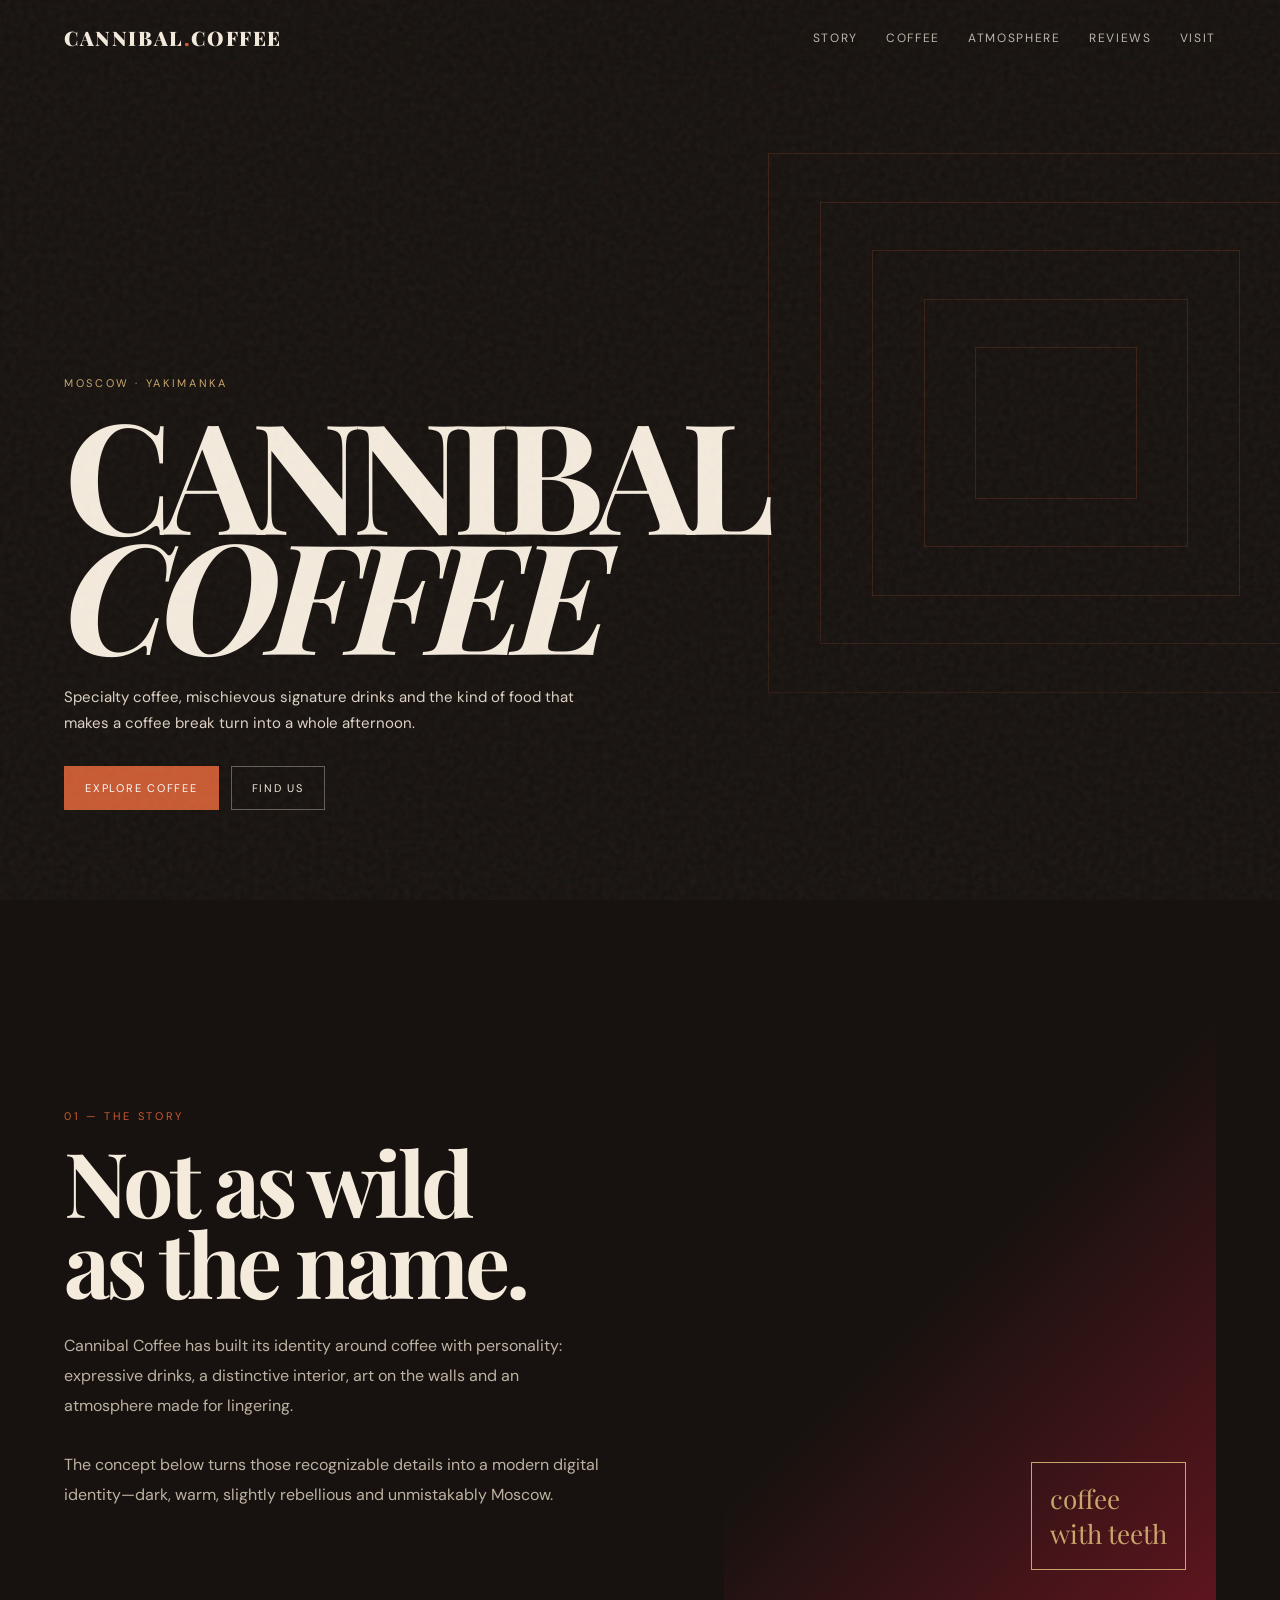
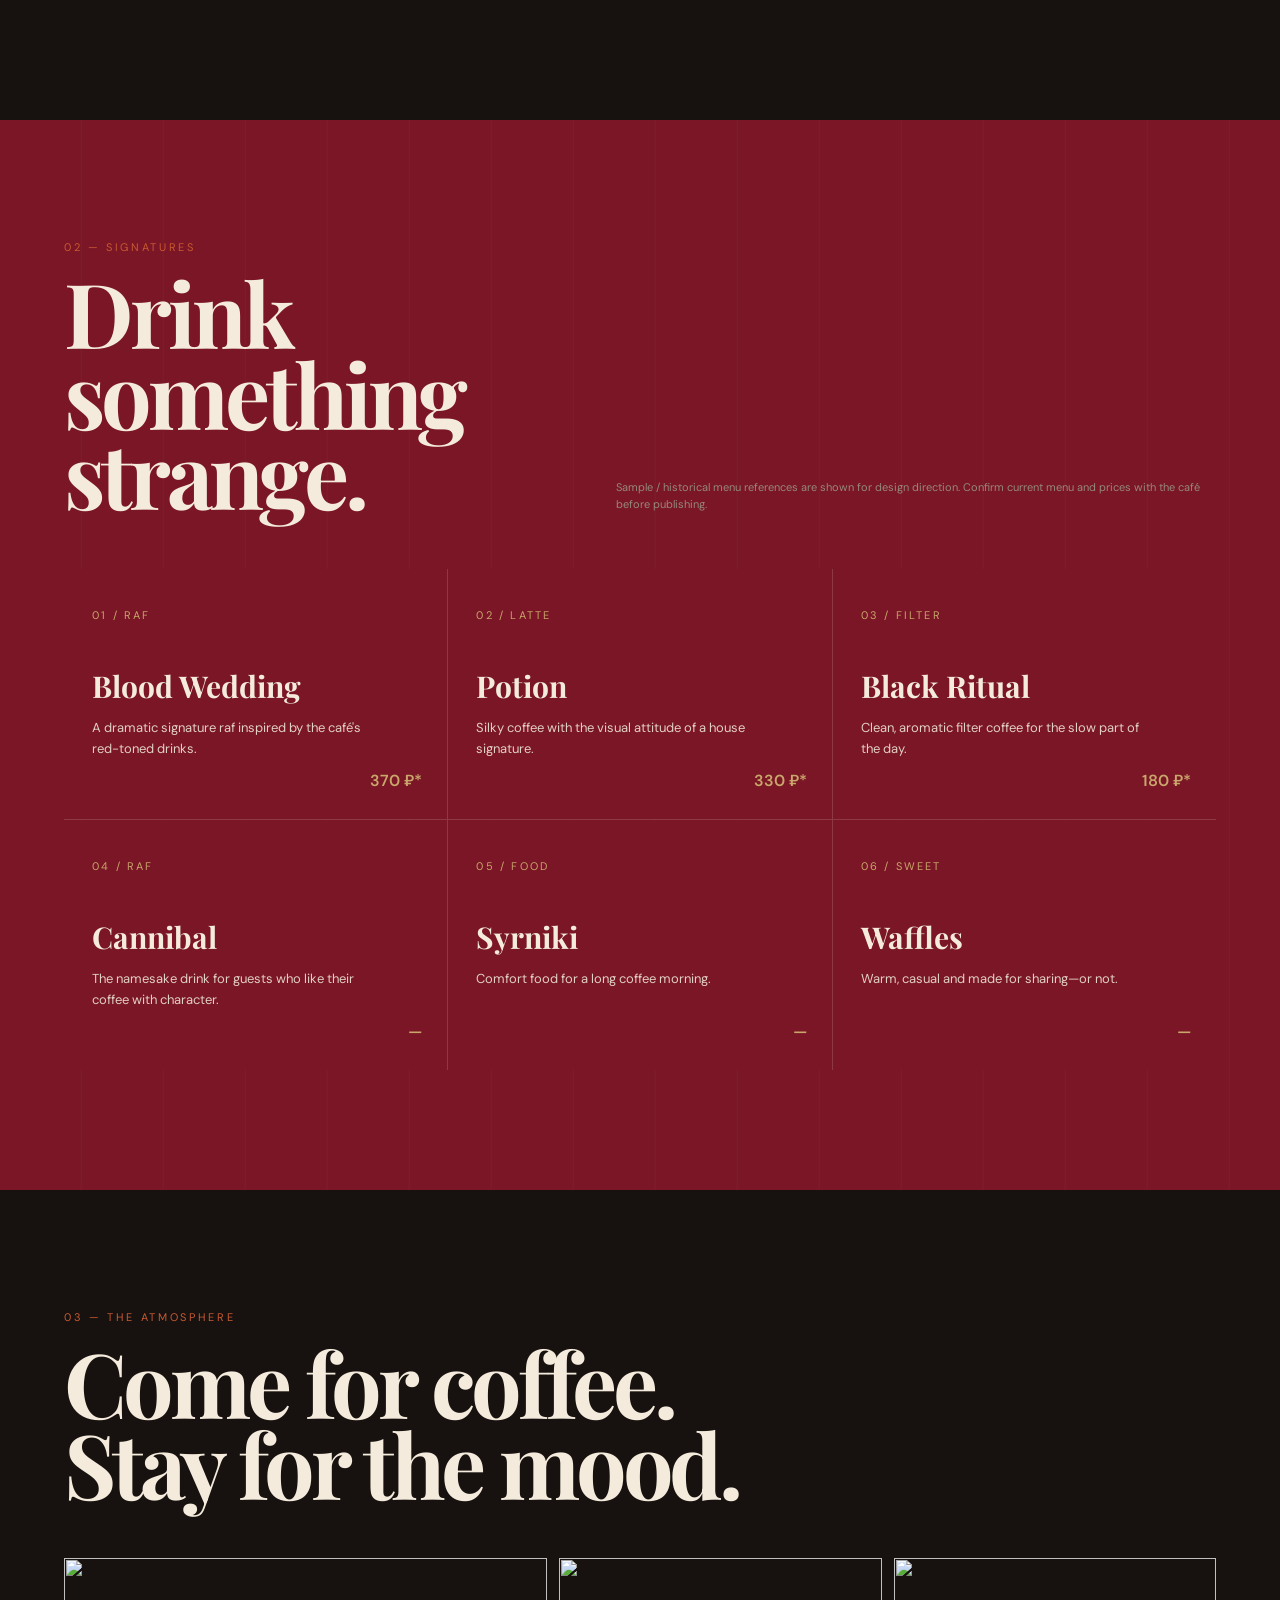
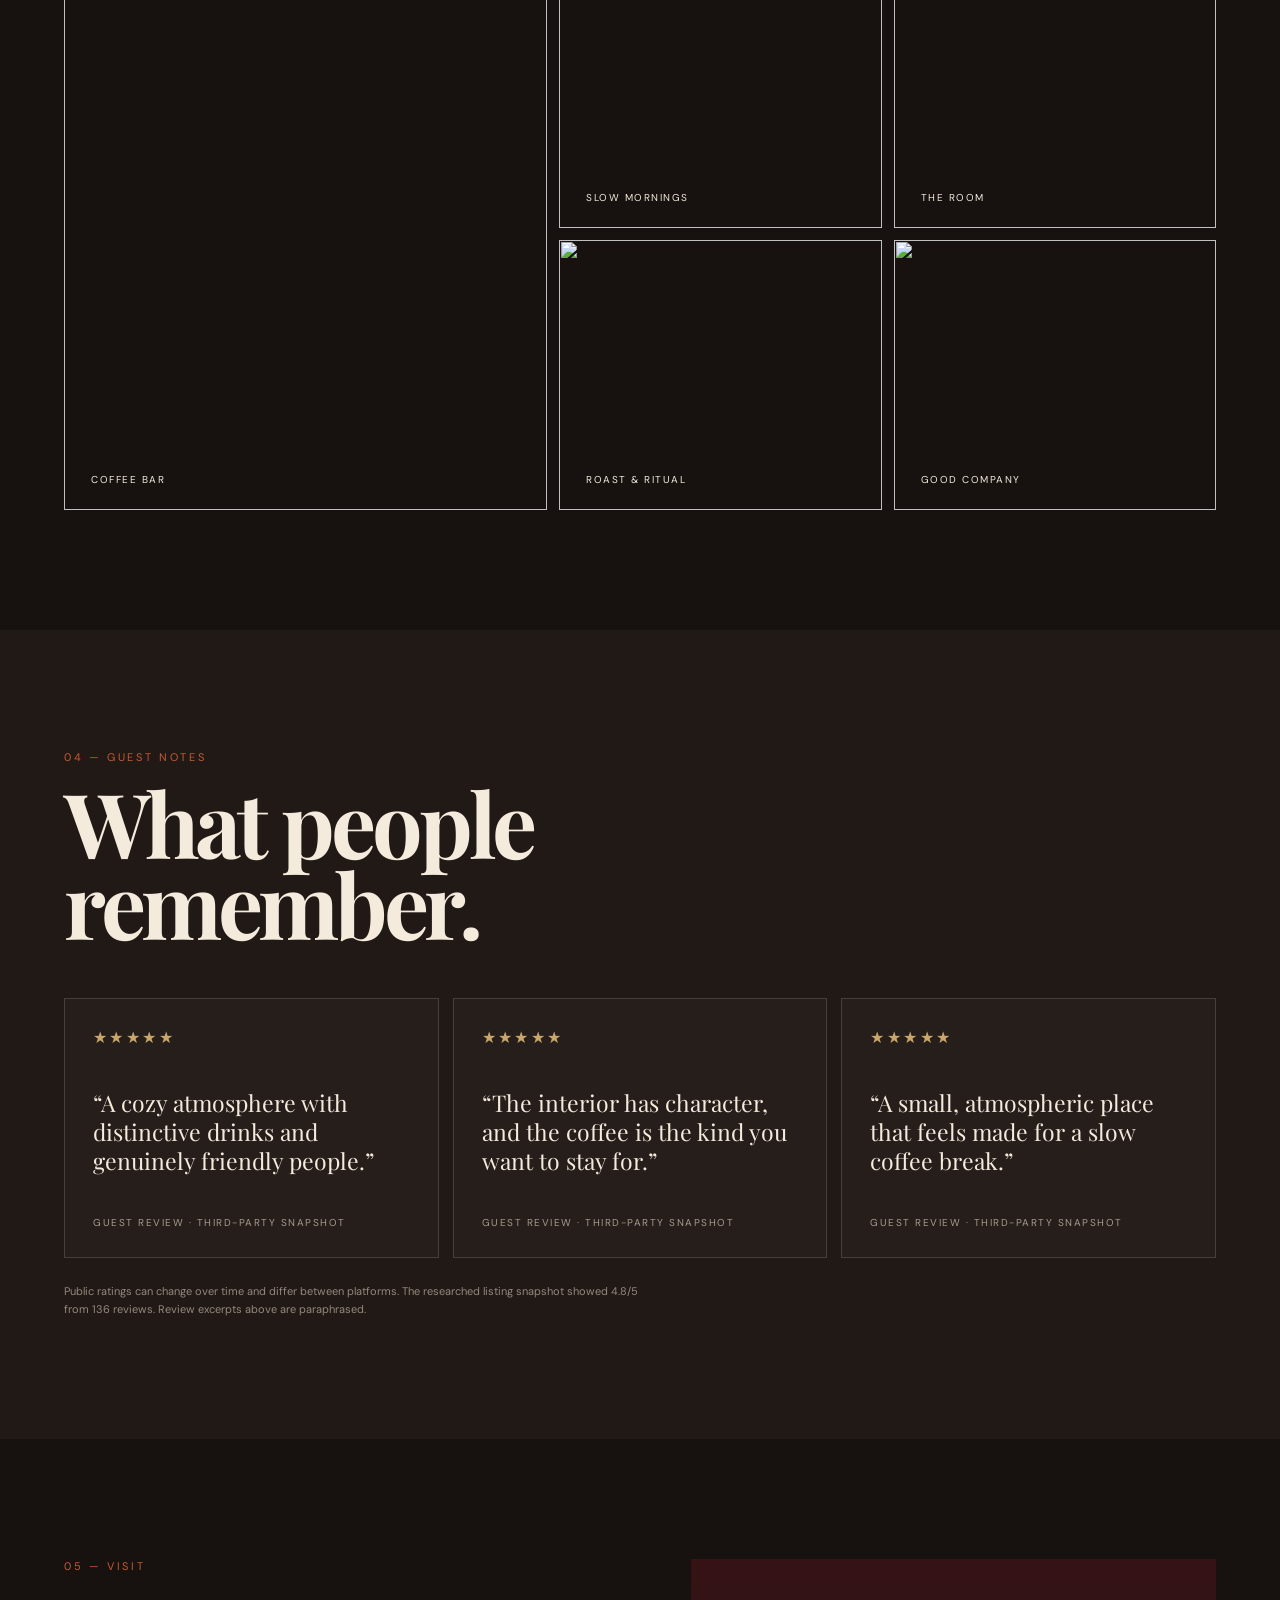
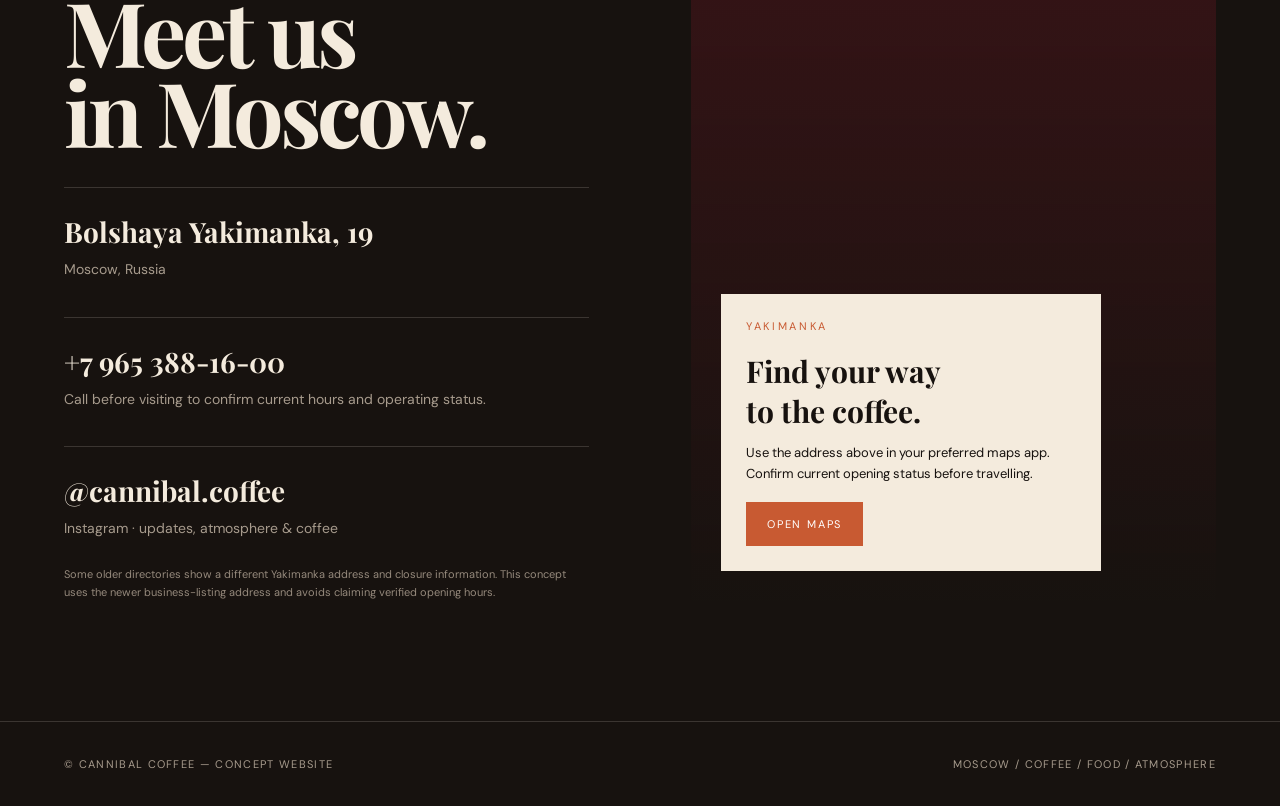
==== index.html @ 22b2eec5 "Add index.html for Vercel deployment" ====
<!DOCTYPE html>
<html lang="en">
<head>
<meta charset="UTF-8">
<meta name="viewport" content="width=device-width, initial-scale=1.0">
<title>Cannibal Coffee — Moscow</title>
<meta name="description" content="Cannibal Coffee — specialty coffee, signature drinks and good food in Moscow.">
<link rel="preconnect" href="https://fonts.googleapis.com">
<link rel="preconnect" href="https://fonts.gstatic.com" crossorigin>
<link href="https://fonts.googleapis.com/css2?family=DM+Sans:wght@400;500;600;700&family=Playfair+Display:wght@500;600;700;800;900&display=swap" rel="stylesheet">
<style>
:root{--ink:#17120f;--cream:#f4ebdd;--wine:#7a1625;--orange:#c85a32;--sage:#66705b;--brass:#c9a66b;--muted:#a79b8d;--line:rgba(244,235,221,.16)}
*{box-sizing:border-box;margin:0;padding:0}html{scroll-behavior:smooth}body{background:var(--ink);color:var(--cream);font-family:"DM Sans",sans-serif;overflow-x:hidden}a{color:inherit;text-decoration:none}img{width:100%;display:block}::selection{background:var(--orange);color:#fff}
.noise{position:fixed;inset:0;pointer-events:none;z-index:50;opacity:.055;background-image:url("data:image/svg+xml,%3Csvg viewBox='0 0 180 180' xmlns='http://www.w3.org/2000/svg'%3E%3Cfilter id='n'%3E%3CfeTurbulence type='fractalNoise' baseFrequency='.8' numOctaves='3' stitchTiles='stitch'/%3E%3C/filter%3E%3Crect width='100%25' height='100%25' filter='url(%23n)'/%3E%3C/svg%3E")}
header{position:fixed;top:0;left:0;right:0;z-index:20;padding:24px 5vw;display:flex;align-items:center;justify-content:space-between;background:linear-gradient(180deg,rgba(23,18,15,.75),transparent);transition:.4s}header.scrolled{background:rgba(23,18,15,.92);backdrop-filter:blur(16px);padding-block:16px}.logo{font-family:"Playfair Display",serif;font-weight:900;font-size:20px;letter-spacing:.08em}.logo span{color:var(--orange)}nav{display:flex;gap:28px;font-size:12px;text-transform:uppercase;letter-spacing:.14em}nav a{opacity:.75;transition:.25s}nav a:hover{opacity:1;color:var(--brass)}.menu-btn{display:none;border:1px solid var(--line);background:none;color:var(--cream);padding:10px 13px}
.hero{min-height:100svh;position:relative;display:flex;align-items:end;padding:0 5vw 7vw;overflow:hidden;background:linear-gradient(90deg,rgba(23,18,15,.88),rgba(23,18,15,.38) 55%,rgba(23,18,15,.7)),url("https://images.unsplash.com/photo-1495474472287-4d71bcdd2085?auto=format&fit=crop&w=2200&q=88") center/cover}.hero:after{content:"";position:absolute;inset:auto 0 0;height:35%;background:linear-gradient(transparent,var(--ink))}.maze{position:absolute;right:-5vw;top:17%;width:45vw;height:60vh;opacity:.2}.maze span{position:absolute;border:1px solid var(--orange)}.m1{inset:0}.m2{inset:9%}.m3{inset:18%}.m4{inset:27%}.m5{inset:36%}.hero-content{position:relative;z-index:2;max-width:1050px}.eyebrow,.kicker{text-transform:uppercase;letter-spacing:.24em;font-size:11px;color:var(--brass);margin-bottom:22px}.kicker{color:var(--orange);margin-bottom:18px}h1{font-family:"Playfair Display",serif;font-size:clamp(64px,12vw,180px);line-height:.78;letter-spacing:-.065em;text-transform:uppercase}.hero-sub{max-width:520px;margin:34px 0 30px;color:#ded3c5;line-height:1.7;font-size:15px}.actions{display:flex;gap:12px;flex-wrap:wrap}.btn{padding:14px 20px;border:1px solid rgba(244,235,221,.35);font-size:11px;text-transform:uppercase;letter-spacing:.16em;transition:.3s}.btn.primary{background:var(--orange);border-color:var(--orange);color:#fff}.btn:hover{transform:translateY(-3px);background:var(--cream);color:var(--ink);border-color:var(--cream)}
section{padding:120px 5vw;position:relative}.section-title{font-family:"Playfair Display",serif;font-size:clamp(42px,7vw,94px);line-height:.9;letter-spacing:-.045em}.story{display:grid;grid-template-columns:1.05fr .95fr;gap:9vw;align-items:center}.story-copy p{color:#bdb1a2;line-height:1.9;margin-top:28px;max-width:600px}.story-card{min-height:580px;position:relative;background:url("https://images.unsplash.com/photo-1511081692775-05d0f180a065?auto=format&fit=crop&w=1300&q=85") center/cover;overflow:hidden}.story-card:after{content:"";position:absolute;inset:0;background:linear-gradient(135deg,transparent 45%,rgba(122,22,37,.7))}.stamp{position:absolute;z-index:2;right:30px;bottom:30px;border:1px solid var(--brass);padding:18px;color:var(--brass);font-family:"Playfair Display";font-size:26px}
.dark-red{background:var(--wine)}.dark-red:before{content:"";position:absolute;inset:0;background:repeating-linear-gradient(90deg,transparent 0 80px,rgba(255,255,255,.025) 81px 82px);pointer-events:none}.menu-head{display:flex;justify-content:space-between;align-items:end;margin-bottom:55px}.menu-grid{display:grid;grid-template-columns:repeat(3,1fr);gap:1px;background:rgba(244,235,221,.16)}.menu-item{background:var(--wine);padding:34px 28px;min-height:250px;transition:.35s;position:relative;overflow:hidden}.menu-item:hover{background:#8d1b2d;transform:translateY(-5px)}.menu-number{font-size:11px;color:var(--brass);letter-spacing:.2em}.menu-item h3{font-family:"Playfair Display",serif;font-size:30px;margin:42px 0 12px}.menu-item p{font-size:13px;line-height:1.6;color:#e2cfc5;max-width:280px}.price{position:absolute;right:25px;bottom:28px;color:var(--brass);font-weight:600}.note{font-size:11px;color:#95897c;line-height:1.6;margin-top:25px;max-width:600px}
.gallery{display:grid;grid-template-columns:1.2fr .8fr .8fr;grid-template-rows:270px 270px;gap:12px}.gallery div{overflow:hidden;position:relative}.gallery div:first-child{grid-row:span 2}.gallery img{height:100%;object-fit:cover;transition:.7s}.gallery div:hover img{transform:scale(1.06)}.gallery .label{position:absolute;bottom:16px;left:16px;background:rgba(23,18,15,.75);padding:8px 11px;font-size:10px;text-transform:uppercase;letter-spacing:.15em}.reviews{background:#211915}.review-grid{display:grid;grid-template-columns:repeat(3,1fr);gap:14px;margin-top:55px}.review{border:1px solid var(--line);padding:28px;min-height:260px;display:flex;flex-direction:column;justify-content:space-between;background:rgba(255,255,255,.02)}.stars{color:var(--brass);letter-spacing:.15em}.review p{font-family:"Playfair Display",serif;font-size:23px;line-height:1.25}.review small{color:var(--muted);font-size:10px;text-transform:uppercase;letter-spacing:.15em}
.visit{display:grid;grid-template-columns:1fr 1fr;gap:8vw}.visit-box{border-top:1px solid var(--line);padding-top:25px;margin-top:35px}.visit-box strong{display:block;font-family:"Playfair Display";font-size:28px;margin-bottom:8px}.visit-box span{color:var(--muted);font-size:14px;line-height:1.7}.map{min-height:480px;background:linear-gradient(rgba(122,22,37,.3),rgba(23,18,15,.75)),url("https://images.unsplash.com/photo-1517248135467-4c7edcad34c4?auto=format&fit=crop&w=1300&q=80") center/cover;display:flex;align-items:end;padding:30px}.map-inner{background:var(--cream);color:var(--ink);padding:25px;width:min(100%,380px)}.map-inner h3{font-family:"Playfair Display";font-size:30px}footer{padding:35px 5vw;border-top:1px solid var(--line);display:flex;justify-content:space-between;gap:20px;color:var(--muted);font-size:11px;text-transform:uppercase;letter-spacing:.12em}
.reveal{opacity:0;transform:translateY(35px);transition:opacity .8s ease,transform .8s ease}.reveal.show{opacity:1;transform:none}
@media(max-width:800px){header{padding:18px 5vw}nav{display:none}.menu-btn{display:block}header.open nav{display:flex;position:absolute;top:70px;left:0;right:0;padding:25px 5vw;background:var(--ink);flex-direction:column;gap:20px}.hero{padding-bottom:15vw}.maze{width:80vw}.story,.visit{grid-template-columns:1fr}.story-card{min-height:430px}.menu-grid,.review-grid{grid-template-columns:1fr}.gallery{grid-template-columns:1fr 1fr;grid-template-rows:230px 230px}.gallery div:first-child{grid-row:auto;grid-column:span 2}section{padding:85px 5vw}.menu-head{display:block}.menu-head .note{margin-bottom:25px}footer{flex-direction:column}}
@media(prefers-reduced-motion:reduce){html{scroll-behavior:auto}.reveal{transition:none}.gallery img{transition:none}}
</style>
</head>
<body>
<div class="noise"></div>
<header id="header"><a class="logo" href="#">CANNIBAL<span>.</span>COFFEE</a><nav><a href="#story">Story</a><a href="#menu">Coffee</a><a href="#gallery">Atmosphere</a><a href="#reviews">Reviews</a><a href="#visit">Visit</a></nav><button class="menu-btn" aria-label="Open menu">MENU</button></header>
<main>
<section class="hero"><div class="maze"><span class="m1"></span><span class="m2"></span><span class="m3"></span><span class="m4"></span><span class="m5"></span></div><div class="hero-content reveal"><div class="eyebrow">Moscow · Yakimanka</div><h1>Cannibal<br><em>Coffee</em></h1><p class="hero-sub">Specialty coffee, mischievous signature drinks and the kind of food that makes a coffee break turn into a whole afternoon.</p><div class="actions"><a class="btn primary" href="#menu">Explore coffee</a><a class="btn" href="#visit">Find us</a></div></div></section>
<section id="story" class="story"><div class="story-copy reveal"><div class="kicker">01 — The story</div><h2 class="section-title">Not as wild<br>as the name.</h2><p>Cannibal Coffee has built its identity around coffee with personality: expressive drinks, a distinctive interior, art on the walls and an atmosphere made for lingering.</p><p>The concept below turns those recognizable details into a modern digital identity—dark, warm, slightly rebellious and unmistakably Moscow.</p></div><div class="story-card reveal"><div class="stamp">coffee<br>with teeth</div></div></section>
<section id="menu" class="dark-red"><div class="menu-head reveal"><div><div class="kicker">02 — Signatures</div><h2 class="section-title">Drink<br>something<br>strange.</h2></div><p class="note">Sample / historical menu references are shown for design direction. Confirm current menu and prices with the café before publishing.</p></div><div class="menu-grid"><article class="menu-item reveal"><span class="menu-number">01 / RAF</span><h3>Blood Wedding</h3><p>A dramatic signature raf inspired by the café's red-toned drinks.</p><span class="price">370 ₽*</span></article><article class="menu-item reveal"><span class="menu-number">02 / LATTE</span><h3>Potion</h3><p>Silky coffee with the visual attitude of a house signature.</p><span class="price">330 ₽*</span></article><article class="menu-item reveal"><span class="menu-number">03 / FILTER</span><h3>Black Ritual</h3><p>Clean, aromatic filter coffee for the slow part of the day.</p><span class="price">180 ₽*</span></article><article class="menu-item reveal"><span class="menu-number">04 / RAF</span><h3>Cannibal</h3><p>The namesake drink for guests who like their coffee with character.</p><span class="price">—</span></article><article class="menu-item reveal"><span class="menu-number">05 / FOOD</span><h3>Syrniki</h3><p>Comfort food for a long coffee morning.</p><span class="price">—</span></article><article class="menu-item reveal"><span class="menu-number">06 / SWEET</span><h3>Waffles</h3><p>Warm, casual and made for sharing—or not.</p><span class="price">—</span></article></div></section>
<section id="gallery"><div class="kicker reveal">03 — The atmosphere</div><h2 class="section-title reveal">Come for coffee.<br>Stay for the mood.</h2><div class="gallery" style="margin-top:55px"><div class="reveal"><img src="https://images.unsplash.com/photo-1445116572660-236099ec97a0?auto=format&fit=crop&w=1400&q=85"><span class="label">Coffee bar</span></div><div class="reveal"><img src="https://images.unsplash.com/photo-1501339847302-ac426a4a7cbb?auto=format&fit=crop&w=900&q=85"><span class="label">Slow mornings</span></div><div class="reveal"><img src="https://images.unsplash.com/photo-1554118811-1e0d58224f24?auto=format&fit=crop&w=900&q=85"><span class="label">The room</span></div><div class="reveal"><img src="https://images.unsplash.com/photo-1498804103079-a6351b050096?auto=format&fit=crop&w=900&q=85"><span class="label">Roast & ritual</span></div><div class="reveal"><img src="https://images.unsplash.com/photo-1514432324607-a09d9b4aefdd?auto=format&fit=crop&w=900&q=85"><span class="label">Good company</span></div></div></section>
<section id="reviews" class="reviews"><div class="kicker reveal">04 — Guest notes</div><h2 class="section-title reveal">What people<br>remember.</h2><div class="review-grid"><article class="review reveal"><div class="stars">★★★★★</div><p>“A cozy atmosphere with distinctive drinks and genuinely friendly people.”</p><small>Guest review · third-party snapshot</small></article><article class="review reveal"><div class="stars">★★★★★</div><p>“The interior has character, and the coffee is the kind you want to stay for.”</p><small>Guest review · third-party snapshot</small></article><article class="review reveal"><div class="stars">★★★★★</div><p>“A small, atmospheric place that feels made for a slow coffee break.”</p><small>Guest review · third-party snapshot</small></article></div><p class="note">Public ratings can change over time and differ between platforms. The researched listing snapshot showed 4.8/5 from 136 reviews. Review excerpts above are paraphrased.</p></section>
<section id="visit" class="visit"><div class="reveal"><div class="kicker">05 — Visit</div><h2 class="section-title">Meet us<br>in Moscow.</h2><div class="visit-box"><strong>Bolshaya Yakimanka, 19</strong><span>Moscow, Russia</span></div><div class="visit-box"><strong>+7 965 388-16-00</strong><span>Call before visiting to confirm current hours and operating status.</span></div><div class="visit-box"><strong>@cannibal.coffee</strong><span>Instagram · updates, atmosphere & coffee</span></div><p class="note">Some older directories show a different Yakimanka address and closure information. This concept uses the newer business-listing address and avoids claiming verified opening hours.</p></div><div class="map reveal"><div class="map-inner"><div class="kicker">Yakimanka</div><h3>Find your way<br>to the coffee.</h3><p style="margin-top:12px;font-size:13px;line-height:1.6">Use the address above in your preferred maps app. Confirm current opening status before travelling.</p><a class="btn primary" style="display:inline-block;margin-top:18px" href="https://www.google.com/maps/search/?api=1&query=Cannibal%20Coffee%20Moscow%20Bolshaya%20Yakimanka%2019" target="_blank">Open maps</a></div></div></section>
</main>
<footer><span>© Cannibal Coffee — concept website</span><span>Moscow / Coffee / Food / Atmosphere</span></footer>
<script>
const header=document.getElementById('header');window.addEventListener('scroll',()=>header.classList.toggle('scrolled',scrollY>30),{passive:true});document.querySelector('.menu-btn').addEventListener('click',()=>header.classList.toggle('open'));document.querySelectorAll('nav a').forEach(a=>a.addEventListener('click',()=>header.classList.remove('open')));const io=new IntersectionObserver(entries=>entries.forEach(e=>{if(e.isIntersecting)e.target.classList.add('show')}),{threshold:.12});document.querySelectorAll('.reveal').forEach(el=>io.observe(el));
</script>
</body>
</html>
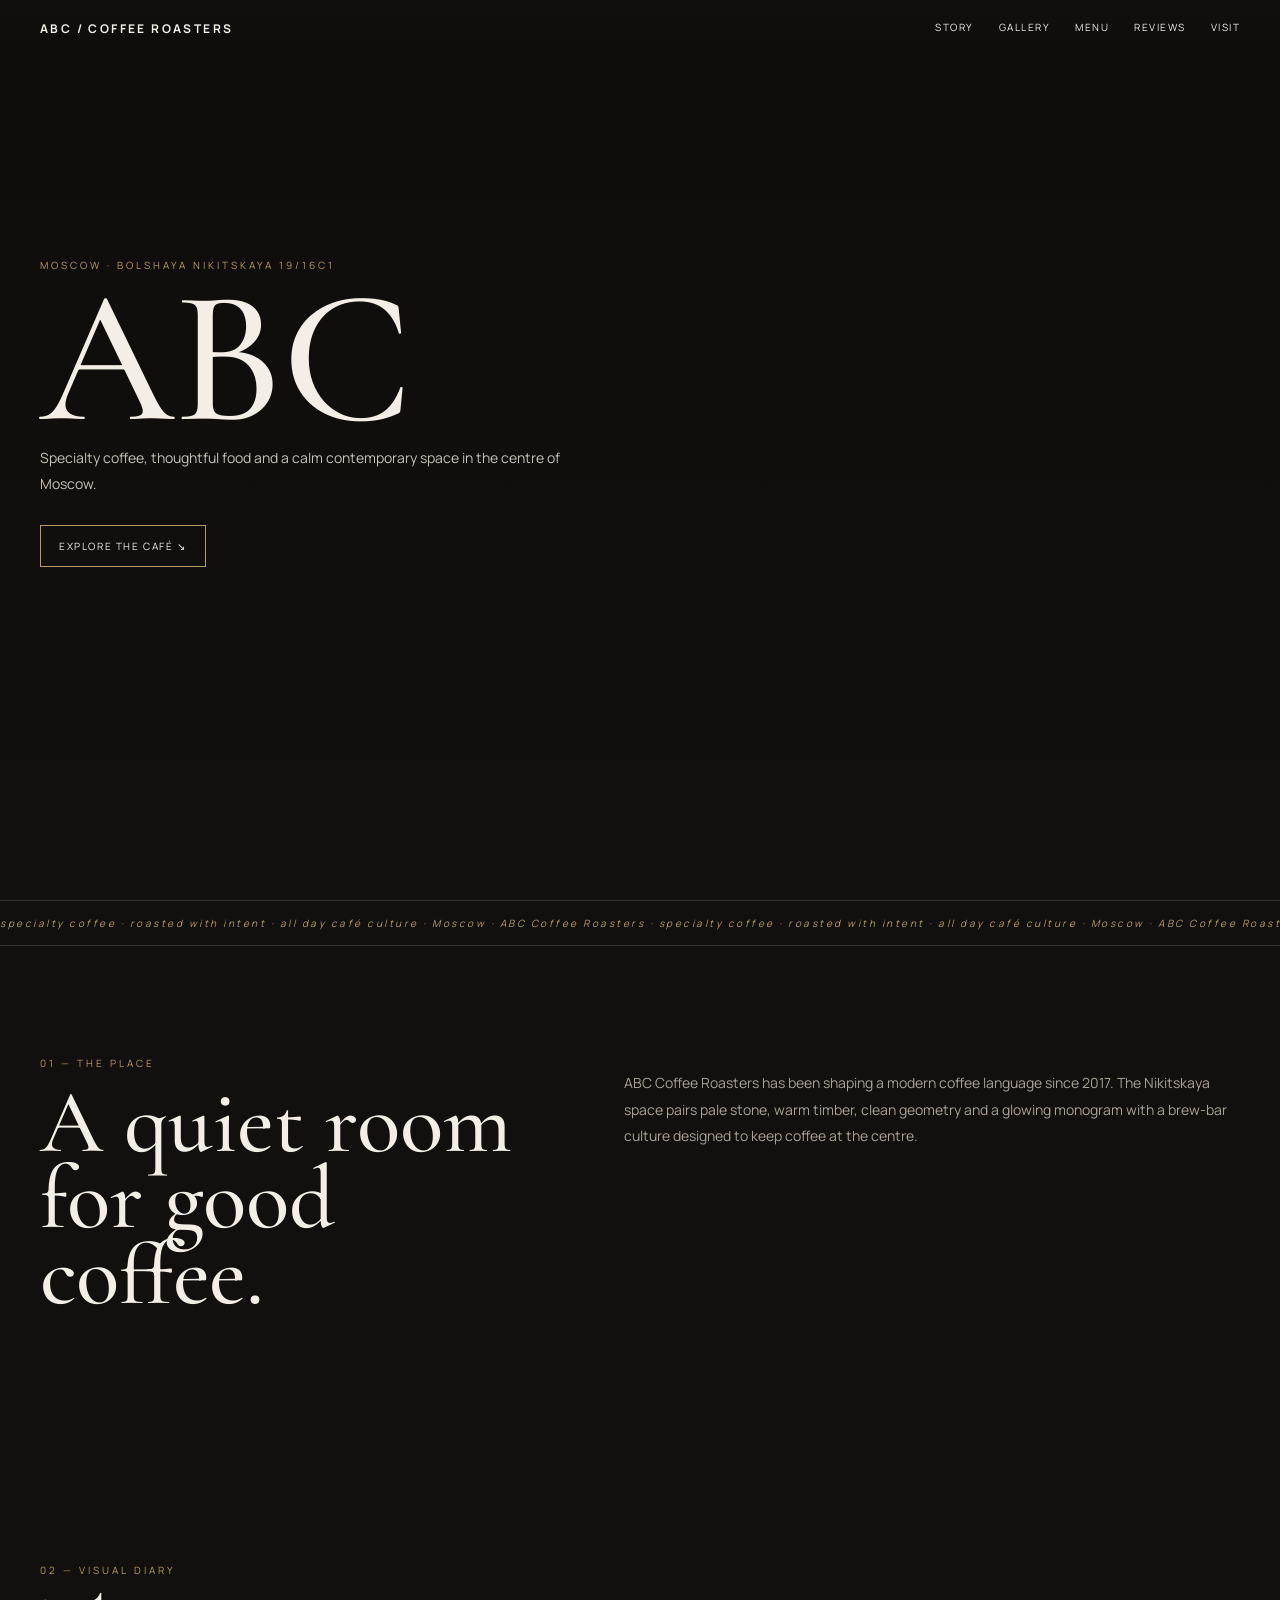
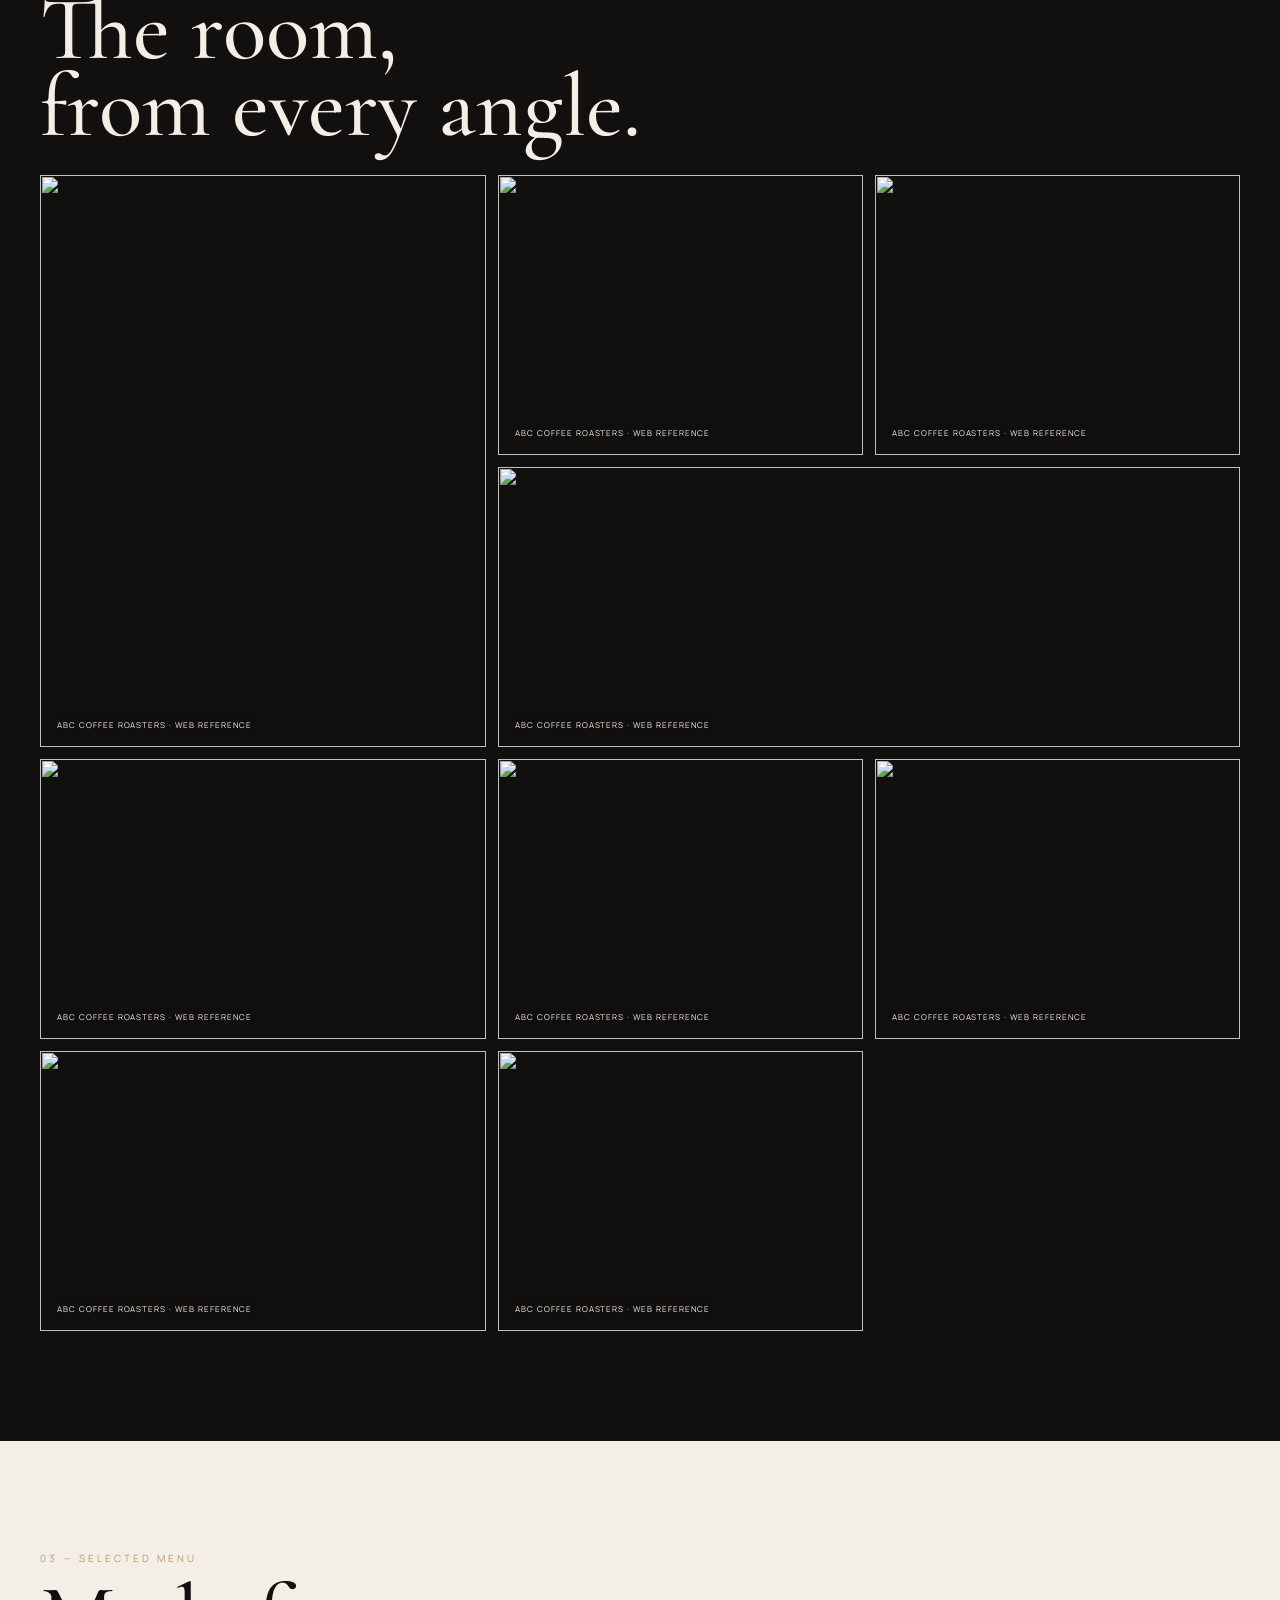
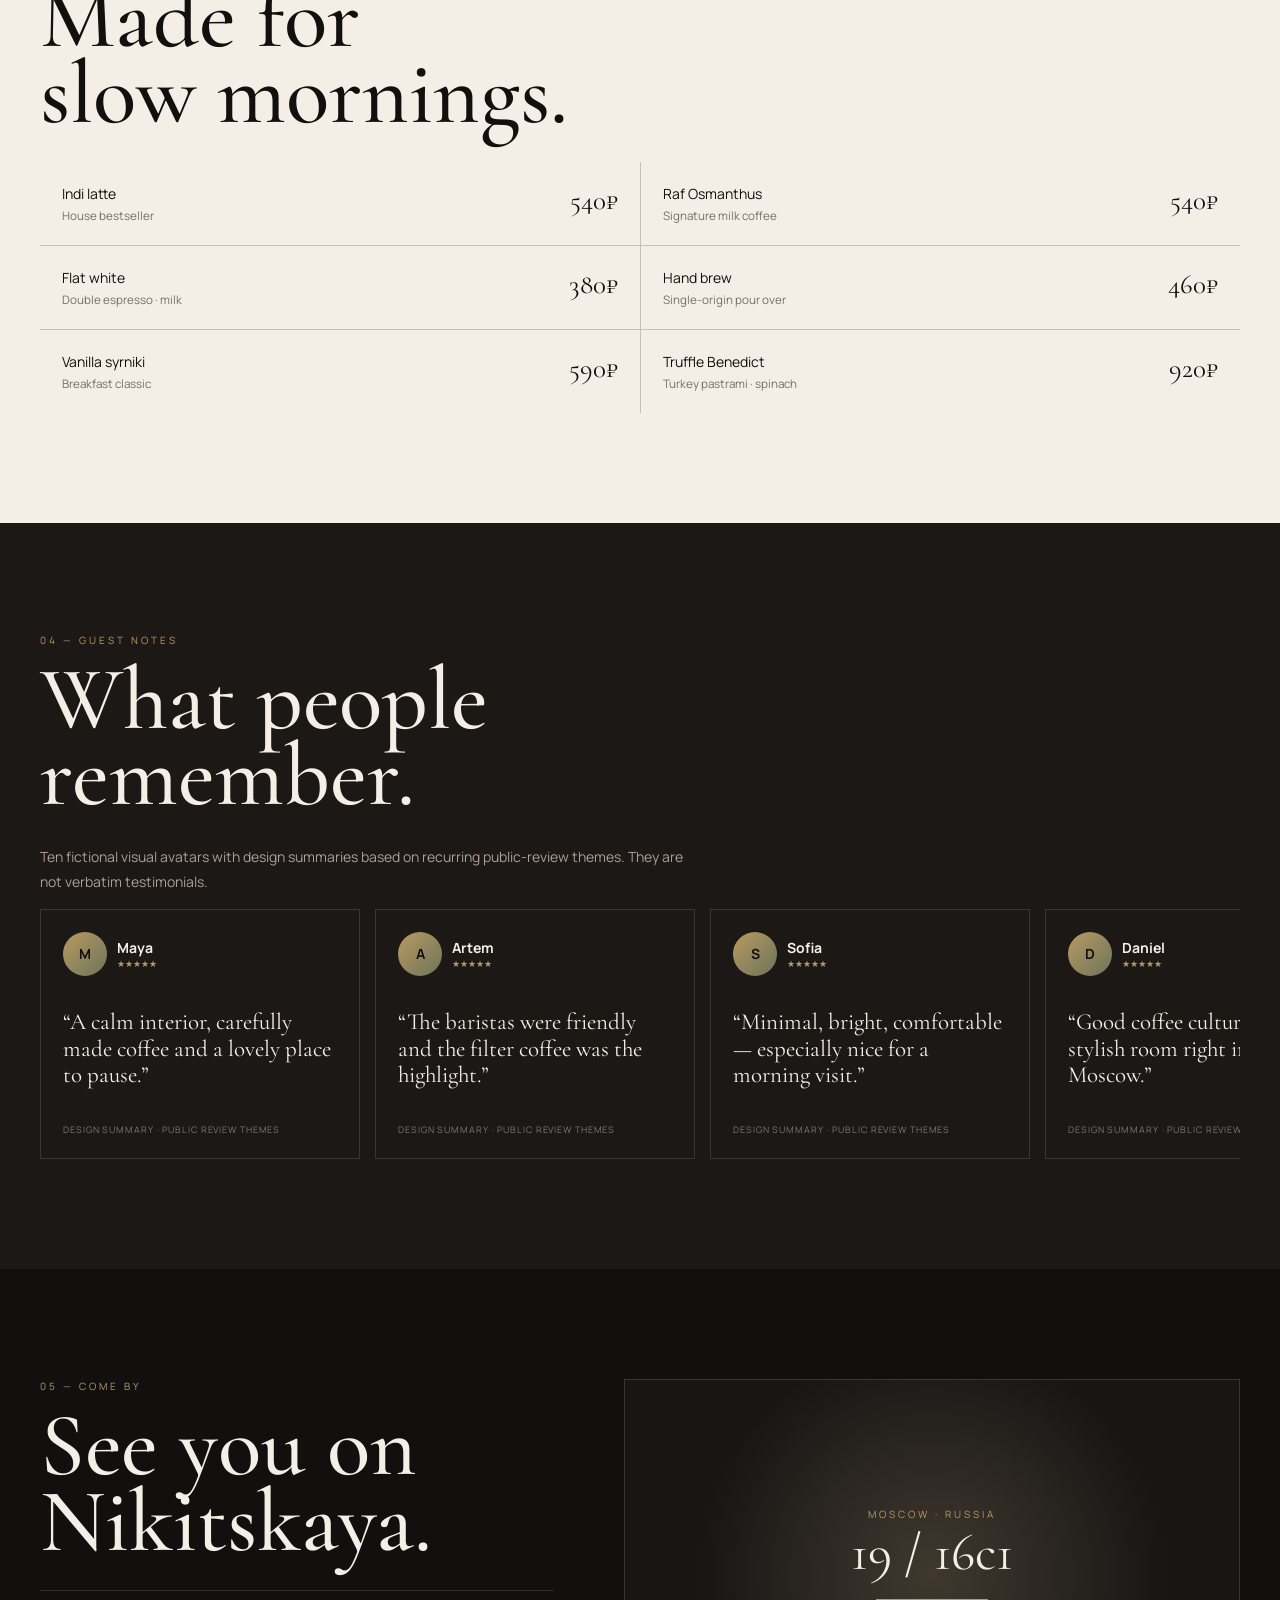
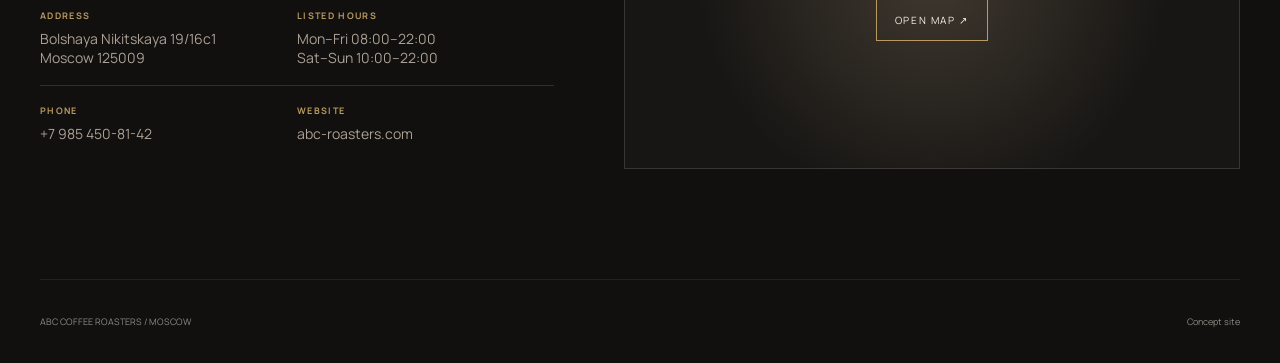
==== commit bf7cd38f: "Update site to ABC Coffee Roasters" ====
--- a/index.html
+++ b/index.html
@@ -1,42 +1 @@
-<!DOCTYPE html>
-<html lang="en">
-<head>
-<meta charset="UTF-8">
-<meta name="viewport" content="width=device-width, initial-scale=1.0">
-<title>Cannibal Coffee — Moscow</title>
-<meta name="description" content="Cannibal Coffee — specialty coffee, signature drinks and good food in Moscow.">
-<link rel="preconnect" href="https://fonts.googleapis.com">
-<link rel="preconnect" href="https://fonts.gstatic.com" crossorigin>
-<link href="https://fonts.googleapis.com/css2?family=DM+Sans:wght@400;500;600;700&family=Playfair+Display:wght@500;600;700;800;900&display=swap" rel="stylesheet">
-<style>
-:root{--ink:#17120f;--cream:#f4ebdd;--wine:#7a1625;--orange:#c85a32;--sage:#66705b;--brass:#c9a66b;--muted:#a79b8d;--line:rgba(244,235,221,.16)}
-*{box-sizing:border-box;margin:0;padding:0}html{scroll-behavior:smooth}body{background:var(--ink);color:var(--cream);font-family:"DM Sans",sans-serif;overflow-x:hidden}a{color:inherit;text-decoration:none}img{width:100%;display:block}::selection{background:var(--orange);color:#fff}
-.noise{position:fixed;inset:0;pointer-events:none;z-index:50;opacity:.055;background-image:url("data:image/svg+xml,%3Csvg viewBox='0 0 180 180' xmlns='http://www.w3.org/2000/svg'%3E%3Cfilter id='n'%3E%3CfeTurbulence type='fractalNoise' baseFrequency='.8' numOctaves='3' stitchTiles='stitch'/%3E%3C/filter%3E%3Crect width='100%25' height='100%25' filter='url(%23n)'/%3E%3C/svg%3E")}
-header{position:fixed;top:0;left:0;right:0;z-index:20;padding:24px 5vw;display:flex;align-items:center;justify-content:space-between;background:linear-gradient(180deg,rgba(23,18,15,.75),transparent);transition:.4s}header.scrolled{background:rgba(23,18,15,.92);backdrop-filter:blur(16px);padding-block:16px}.logo{font-family:"Playfair Display",serif;font-weight:900;font-size:20px;letter-spacing:.08em}.logo span{color:var(--orange)}nav{display:flex;gap:28px;font-size:12px;text-transform:uppercase;letter-spacing:.14em}nav a{opacity:.75;transition:.25s}nav a:hover{opacity:1;color:var(--brass)}.menu-btn{display:none;border:1px solid var(--line);background:none;color:var(--cream);padding:10px 13px}
-.hero{min-height:100svh;position:relative;display:flex;align-items:end;padding:0 5vw 7vw;overflow:hidden;background:linear-gradient(90deg,rgba(23,18,15,.88),rgba(23,18,15,.38) 55%,rgba(23,18,15,.7)),url("https://images.unsplash.com/photo-1495474472287-4d71bcdd2085?auto=format&fit=crop&w=2200&q=88") center/cover}.hero:after{content:"";position:absolute;inset:auto 0 0;height:35%;background:linear-gradient(transparent,var(--ink))}.maze{position:absolute;right:-5vw;top:17%;width:45vw;height:60vh;opacity:.2}.maze span{position:absolute;border:1px solid var(--orange)}.m1{inset:0}.m2{inset:9%}.m3{inset:18%}.m4{inset:27%}.m5{inset:36%}.hero-content{position:relative;z-index:2;max-width:1050px}.eyebrow,.kicker{text-transform:uppercase;letter-spacing:.24em;font-size:11px;color:var(--brass);margin-bottom:22px}.kicker{color:var(--orange);margin-bottom:18px}h1{font-family:"Playfair Display",serif;font-size:clamp(64px,12vw,180px);line-height:.78;letter-spacing:-.065em;text-transform:uppercase}.hero-sub{max-width:520px;margin:34px 0 30px;color:#ded3c5;line-height:1.7;font-size:15px}.actions{display:flex;gap:12px;flex-wrap:wrap}.btn{padding:14px 20px;border:1px solid rgba(244,235,221,.35);font-size:11px;text-transform:uppercase;letter-spacing:.16em;transition:.3s}.btn.primary{background:var(--orange);border-color:var(--orange);color:#fff}.btn:hover{transform:translateY(-3px);background:var(--cream);color:var(--ink);border-color:var(--cream)}
-section{padding:120px 5vw;position:relative}.section-title{font-family:"Playfair Display",serif;font-size:clamp(42px,7vw,94px);line-height:.9;letter-spacing:-.045em}.story{display:grid;grid-template-columns:1.05fr .95fr;gap:9vw;align-items:center}.story-copy p{color:#bdb1a2;line-height:1.9;margin-top:28px;max-width:600px}.story-card{min-height:580px;position:relative;background:url("https://images.unsplash.com/photo-1511081692775-05d0f180a065?auto=format&fit=crop&w=1300&q=85") center/cover;overflow:hidden}.story-card:after{content:"";position:absolute;inset:0;background:linear-gradient(135deg,transparent 45%,rgba(122,22,37,.7))}.stamp{position:absolute;z-index:2;right:30px;bottom:30px;border:1px solid var(--brass);padding:18px;color:var(--brass);font-family:"Playfair Display";font-size:26px}
-.dark-red{background:var(--wine)}.dark-red:before{content:"";position:absolute;inset:0;background:repeating-linear-gradient(90deg,transparent 0 80px,rgba(255,255,255,.025) 81px 82px);pointer-events:none}.menu-head{display:flex;justify-content:space-between;align-items:end;margin-bottom:55px}.menu-grid{display:grid;grid-template-columns:repeat(3,1fr);gap:1px;background:rgba(244,235,221,.16)}.menu-item{background:var(--wine);padding:34px 28px;min-height:250px;transition:.35s;position:relative;overflow:hidden}.menu-item:hover{background:#8d1b2d;transform:translateY(-5px)}.menu-number{font-size:11px;color:var(--brass);letter-spacing:.2em}.menu-item h3{font-family:"Playfair Display",serif;font-size:30px;margin:42px 0 12px}.menu-item p{font-size:13px;line-height:1.6;color:#e2cfc5;max-width:280px}.price{position:absolute;right:25px;bottom:28px;color:var(--brass);font-weight:600}.note{font-size:11px;color:#95897c;line-height:1.6;margin-top:25px;max-width:600px}
-.gallery{display:grid;grid-template-columns:1.2fr .8fr .8fr;grid-template-rows:270px 270px;gap:12px}.gallery div{overflow:hidden;position:relative}.gallery div:first-child{grid-row:span 2}.gallery img{height:100%;object-fit:cover;transition:.7s}.gallery div:hover img{transform:scale(1.06)}.gallery .label{position:absolute;bottom:16px;left:16px;background:rgba(23,18,15,.75);padding:8px 11px;font-size:10px;text-transform:uppercase;letter-spacing:.15em}.reviews{background:#211915}.review-grid{display:grid;grid-template-columns:repeat(3,1fr);gap:14px;margin-top:55px}.review{border:1px solid var(--line);padding:28px;min-height:260px;display:flex;flex-direction:column;justify-content:space-between;background:rgba(255,255,255,.02)}.stars{color:var(--brass);letter-spacing:.15em}.review p{font-family:"Playfair Display",serif;font-size:23px;line-height:1.25}.review small{color:var(--muted);font-size:10px;text-transform:uppercase;letter-spacing:.15em}
-.visit{display:grid;grid-template-columns:1fr 1fr;gap:8vw}.visit-box{border-top:1px solid var(--line);padding-top:25px;margin-top:35px}.visit-box strong{display:block;font-family:"Playfair Display";font-size:28px;margin-bottom:8px}.visit-box span{color:var(--muted);font-size:14px;line-height:1.7}.map{min-height:480px;background:linear-gradient(rgba(122,22,37,.3),rgba(23,18,15,.75)),url("https://images.unsplash.com/photo-1517248135467-4c7edcad34c4?auto=format&fit=crop&w=1300&q=80") center/cover;display:flex;align-items:end;padding:30px}.map-inner{background:var(--cream);color:var(--ink);padding:25px;width:min(100%,380px)}.map-inner h3{font-family:"Playfair Display";font-size:30px}footer{padding:35px 5vw;border-top:1px solid var(--line);display:flex;justify-content:space-between;gap:20px;color:var(--muted);font-size:11px;text-transform:uppercase;letter-spacing:.12em}
-.reveal{opacity:0;transform:translateY(35px);transition:opacity .8s ease,transform .8s ease}.reveal.show{opacity:1;transform:none}
-@media(max-width:800px){header{padding:18px 5vw}nav{display:none}.menu-btn{display:block}header.open nav{display:flex;position:absolute;top:70px;left:0;right:0;padding:25px 5vw;background:var(--ink);flex-direction:column;gap:20px}.hero{padding-bottom:15vw}.maze{width:80vw}.story,.visit{grid-template-columns:1fr}.story-card{min-height:430px}.menu-grid,.review-grid{grid-template-columns:1fr}.gallery{grid-template-columns:1fr 1fr;grid-template-rows:230px 230px}.gallery div:first-child{grid-row:auto;grid-column:span 2}section{padding:85px 5vw}.menu-head{display:block}.menu-head .note{margin-bottom:25px}footer{flex-direction:column}}
-@media(prefers-reduced-motion:reduce){html{scroll-behavior:auto}.reveal{transition:none}.gallery img{transition:none}}
-</style>
-</head>
-<body>
-<div class="noise"></div>
-<header id="header"><a class="logo" href="#">CANNIBAL<span>.</span>COFFEE</a><nav><a href="#story">Story</a><a href="#menu">Coffee</a><a href="#gallery">Atmosphere</a><a href="#reviews">Reviews</a><a href="#visit">Visit</a></nav><button class="menu-btn" aria-label="Open menu">MENU</button></header>
-<main>
-<section class="hero"><div class="maze"><span class="m1"></span><span class="m2"></span><span class="m3"></span><span class="m4"></span><span class="m5"></span></div><div class="hero-content reveal"><div class="eyebrow">Moscow · Yakimanka</div><h1>Cannibal<br><em>Coffee</em></h1><p class="hero-sub">Specialty coffee, mischievous signature drinks and the kind of food that makes a coffee break turn into a whole afternoon.</p><div class="actions"><a class="btn primary" href="#menu">Explore coffee</a><a class="btn" href="#visit">Find us</a></div></div></section>
-<section id="story" class="story"><div class="story-copy reveal"><div class="kicker">01 — The story</div><h2 class="section-title">Not as wild<br>as the name.</h2><p>Cannibal Coffee has built its identity around coffee with personality: expressive drinks, a distinctive interior, art on the walls and an atmosphere made for lingering.</p><p>The concept below turns those recognizable details into a modern digital identity—dark, warm, slightly rebellious and unmistakably Moscow.</p></div><div class="story-card reveal"><div class="stamp">coffee<br>with teeth</div></div></section>
-<section id="menu" class="dark-red"><div class="menu-head reveal"><div><div class="kicker">02 — Signatures</div><h2 class="section-title">Drink<br>something<br>strange.</h2></div><p class="note">Sample / historical menu references are shown for design direction. Confirm current menu and prices with the café before publishing.</p></div><div class="menu-grid"><article class="menu-item reveal"><span class="menu-number">01 / RAF</span><h3>Blood Wedding</h3><p>A dramatic signature raf inspired by the café's red-toned drinks.</p><span class="price">370 ₽*</span></article><article class="menu-item reveal"><span class="menu-number">02 / LATTE</span><h3>Potion</h3><p>Silky coffee with the visual attitude of a house signature.</p><span class="price">330 ₽*</span></article><article class="menu-item reveal"><span class="menu-number">03 / FILTER</span><h3>Black Ritual</h3><p>Clean, aromatic filter coffee for the slow part of the day.</p><span class="price">180 ₽*</span></article><article class="menu-item reveal"><span class="menu-number">04 / RAF</span><h3>Cannibal</h3><p>The namesake drink for guests who like their coffee with character.</p><span class="price">—</span></article><article class="menu-item reveal"><span class="menu-number">05 / FOOD</span><h3>Syrniki</h3><p>Comfort food for a long coffee morning.</p><span class="price">—</span></article><article class="menu-item reveal"><span class="menu-number">06 / SWEET</span><h3>Waffles</h3><p>Warm, casual and made for sharing—or not.</p><span class="price">—</span></article></div></section>
-<section id="gallery"><div class="kicker reveal">03 — The atmosphere</div><h2 class="section-title reveal">Come for coffee.<br>Stay for the mood.</h2><div class="gallery" style="margin-top:55px"><div class="reveal"><img src="https://images.unsplash.com/photo-1445116572660-236099ec97a0?auto=format&fit=crop&w=1400&q=85"><span class="label">Coffee bar</span></div><div class="reveal"><img src="https://images.unsplash.com/photo-1501339847302-ac426a4a7cbb?auto=format&fit=crop&w=900&q=85"><span class="label">Slow mornings</span></div><div class="reveal"><img src="https://images.unsplash.com/photo-1554118811-1e0d58224f24?auto=format&fit=crop&w=900&q=85"><span class="label">The room</span></div><div class="reveal"><img src="https://images.unsplash.com/photo-1498804103079-a6351b050096?auto=format&fit=crop&w=900&q=85"><span class="label">Roast & ritual</span></div><div class="reveal"><img src="https://images.unsplash.com/photo-1514432324607-a09d9b4aefdd?auto=format&fit=crop&w=900&q=85"><span class="label">Good company</span></div></div></section>
-<section id="reviews" class="reviews"><div class="kicker reveal">04 — Guest notes</div><h2 class="section-title reveal">What people<br>remember.</h2><div class="review-grid"><article class="review reveal"><div class="stars">★★★★★</div><p>“A cozy atmosphere with distinctive drinks and genuinely friendly people.”</p><small>Guest review · third-party snapshot</small></article><article class="review reveal"><div class="stars">★★★★★</div><p>“The interior has character, and the coffee is the kind you want to stay for.”</p><small>Guest review · third-party snapshot</small></article><article class="review reveal"><div class="stars">★★★★★</div><p>“A small, atmospheric place that feels made for a slow coffee break.”</p><small>Guest review · third-party snapshot</small></article></div><p class="note">Public ratings can change over time and differ between platforms. The researched listing snapshot showed 4.8/5 from 136 reviews. Review excerpts above are paraphrased.</p></section>
-<section id="visit" class="visit"><div class="reveal"><div class="kicker">05 — Visit</div><h2 class="section-title">Meet us<br>in Moscow.</h2><div class="visit-box"><strong>Bolshaya Yakimanka, 19</strong><span>Moscow, Russia</span></div><div class="visit-box"><strong>+7 965 388-16-00</strong><span>Call before visiting to confirm current hours and operating status.</span></div><div class="visit-box"><strong>@cannibal.coffee</strong><span>Instagram · updates, atmosphere & coffee</span></div><p class="note">Some older directories show a different Yakimanka address and closure information. This concept uses the newer business-listing address and avoids claiming verified opening hours.</p></div><div class="map reveal"><div class="map-inner"><div class="kicker">Yakimanka</div><h3>Find your way<br>to the coffee.</h3><p style="margin-top:12px;font-size:13px;line-height:1.6">Use the address above in your preferred maps app. Confirm current opening status before travelling.</p><a class="btn primary" style="display:inline-block;margin-top:18px" href="https://www.google.com/maps/search/?api=1&query=Cannibal%20Coffee%20Moscow%20Bolshaya%20Yakimanka%2019" target="_blank">Open maps</a></div></div></section>
-</main>
-<footer><span>© Cannibal Coffee — concept website</span><span>Moscow / Coffee / Food / Atmosphere</span></footer>
-<script>
-const header=document.getElementById('header');window.addEventListener('scroll',()=>header.classList.toggle('scrolled',scrollY>30),{passive:true});document.querySelector('.menu-btn').addEventListener('click',()=>header.classList.toggle('open'));document.querySelectorAll('nav a').forEach(a=>a.addEventListener('click',()=>header.classList.remove('open')));const io=new IntersectionObserver(entries=>entries.forEach(e=>{if(e.isIntersecting)e.target.classList.add('show')}),{threshold:.12});document.querySelectorAll('.reveal').forEach(el=>io.observe(el));
-</script>
-</body>
-</html>+<!doctype html><html lang="en"><head><meta charset="utf-8"><meta name="viewport" content="width=device-width,initial-scale=1"><title>ABC Coffee Roasters — Moscow</title><link rel="preconnect" href="https://fonts.googleapis.com"><link href="https://fonts.googleapis.com/css2?family=Cormorant+Garamond:wght@400;500;600&family=Manrope:wght@400;600;700&display=swap" rel="stylesheet"><style>:root{--i:#11100e;--c:#f4efe6;--b:#b99a61;--l:#ffffff22}*{box-sizing:border-box}html{scroll-behavior:smooth}body{margin:0;background:var(--i);color:var(--c);font:14px Manrope,Arial,sans-serif}a{color:inherit;text-decoration:none}.w{width:min(1200px,calc(100% - 40px));margin:auto}nav{position:fixed;z-index:5;top:0;width:100%;padding:20px 0;background:linear-gradient(#11100eee,transparent)}nav .w{display:flex;justify-content:space-between}nav b{letter-spacing:.2em;font-size:12px}nav span{display:flex;gap:25px;font-size:10px;letter-spacing:.15em;text-transform:uppercase}.hero{height:100vh;position:relative;display:grid;align-items:end;overflow:hidden;background:linear-gradient(180deg,#0003,#11100ef5),url('https://avatars.mds.yandex.net/get-altay/14844975/2a00000194e937bd0463f65de7c2f008b346/XXL_height') center/cover}.hero .w{padding-bottom:75px}.ey{font-size:10px;letter-spacing:.3em;color:var(--b);text-transform:uppercase}h1,h2{font-family:'Cormorant Garamond',serif;font-weight:500}h1{font-size:clamp(90px,15vw,190px);line-height:.7;margin:20px 0}h2{font-size:clamp(50px,7vw,92px);line-height:.85;margin:15px 0 30px}.hero p{max-width:520px;line-height:1.8;color:#c9c0b6}.btn{display:inline-block;border:1px solid var(--b);padding:13px 18px;margin-top:15px;font-size:10px;letter-spacing:.16em;text-transform:uppercase}section{padding:110px 0}.intro,.visit{display:grid;grid-template-columns:1fr 1.2fr;gap:70px}.intro p{line-height:1.9;color:#aaa096}.marq{border-block:1px solid var(--l);padding:15px 0;overflow:hidden;white-space:nowrap;color:var(--b);font-size:10px;letter-spacing:.25em}.marq i{display:inline-block;animation:m 22s linear infinite}@keyframes m{to{transform:translateX(-50%)}}.gallery{display:grid;grid-template-columns:1.1fr .9fr .9fr;grid-auto-rows:280px;gap:12px}.gallery figure{margin:0;position:relative;overflow:hidden}.gallery figure:first-child{grid-row:span 2}.gallery figure:nth-child(4){grid-column:span 2}.gallery img{width:100%;height:100%;object-fit:cover;transition:.7s}.gallery figure:hover img{transform:scale(1.06)}figcaption{position:absolute;bottom:10px;left:10px;background:#11100ebd;padding:7px;font-size:8px;text-transform:uppercase;letter-spacing:.12em}.menu{background:var(--c);color:var(--i)}.items{display:grid;grid-template-columns:1fr 1fr;gap:1px;background:#c8c0b4}.item{background:var(--c);padding:22px;display:flex;justify-content:space-between}.item small{display:block;color:#766e65;margin-top:5px}.price{font:27px 'Cormorant Garamond'}.reviews{background:#1b1815}.viewport{overflow:hidden}.track{display:flex;gap:15px;width:max-content;animation:s 42s linear infinite}.track:hover{animation-play-state:paused}@keyframes s{to{transform:translateX(-50%)}}article{width:320px;min-height:250px;border:1px solid var(--l);padding:22px;display:flex;flex-direction:column;justify-content:space-between}.p{display:flex;align-items:center;gap:10px}.av{width:44px;height:44px;border-radius:50%;display:grid;place-items:center;background:linear-gradient(135deg,#b99a61,#6d745b);color:#111;font-weight:700}.stars{color:var(--b);font-size:9px}.cardtext{font:23px 'Cormorant Garamond';line-height:1.15}article small{opacity:.45;font-size:9px;text-transform:uppercase;letter-spacing:.1em}.facts{display:grid;grid-template-columns:1fr 1fr}.fact{padding:18px 0;border-top:1px solid var(--l)}.fact b{display:block;color:var(--b);font-size:9px;letter-spacing:.15em;text-transform:uppercase;margin-bottom:7px}.fact span{color:#aaa096}.map{min-height:390px;border:1px solid var(--l);display:grid;place-items:center;background:radial-gradient(circle,#40382f,#171614 65%)}footer{padding:35px 0;border-top:1px solid var(--l);display:flex;justify-content:space-between;font-size:9px;opacity:.55}@media(max-width:800px){nav span{display:none}.intro,.visit{grid-template-columns:1fr}.gallery{grid-template-columns:1fr 1fr;grid-auto-rows:190px}.gallery figure:nth-child(4){grid-column:span 2}.items{grid-template-columns:1fr}section{padding:75px 0}article{width:285px}}</style></head><body><nav><div class="w"><b>ABC / COFFEE ROASTERS</b><span><a href="#story">Story</a><a href="#gallery">Gallery</a><a href="#menu">Menu</a><a href="#reviews">Reviews</a><a href="#visit">Visit</a></span></div></nav><header class="hero"><div class="w"><div class="ey">Moscow · Bolshaya Nikitskaya 19/16с1</div><h1>ABC</h1><p>Specialty coffee, thoughtful food and a calm contemporary space in the centre of Moscow.</p><a class="btn" href="#visit">Explore the café ↘</a></div></header><div class="marq"><i>specialty coffee · roasted with intent · all day café culture · Moscow · ABC Coffee Roasters · specialty coffee · roasted with intent · all day café culture · Moscow · ABC Coffee Roasters · </i></div><section id="story"><div class="w intro"><div><div class="ey">01 — The place</div><h2>A quiet room<br>for good coffee.</h2></div><p>ABC Coffee Roasters has been shaping a modern coffee language since 2017. The Nikitskaya space pairs pale stone, warm timber, clean geometry and a glowing monogram with a brew-bar culture designed to keep coffee at the centre.</p></div></section><section id="gallery"><div class="w"><div class="ey">02 — Visual diary</div><h2>The room,<br>from every angle.</h2><div class="gallery">GALLERY</div></div></section><section class="menu" id="menu"><div class="w"><div class="ey">03 — Selected menu</div><h2>Made for<br>slow mornings.</h2><div class="items"><div class="item"><div>Indi latte<small>House bestseller</small></div><div class="price">540₽</div></div><div class="item"><div>Raf Osmanthus<small>Signature milk coffee</small></div><div class="price">540₽</div></div><div class="item"><div>Flat white<small>Double espresso · milk</small></div><div class="price">380₽</div></div><div class="item"><div>Hand brew<small>Single-origin pour over</small></div><div class="price">460₽</div></div><div class="item"><div>Vanilla syrniki<small>Breakfast classic</small></div><div class="price">590₽</div></div><div class="item"><div>Truffle Benedict<small>Turkey pastrami · spinach</small></div><div class="price">920₽</div></div></div></div></section><section class="reviews" id="reviews"><div class="w"><div class="ey">04 — Guest notes</div><h2>What people<br>remember.</h2><p style="color:#aaa096;max-width:650px;line-height:1.8">Ten fictional visual avatars with design summaries based on recurring public-review themes. They are not verbatim testimonials.</p><div class="viewport"><div class="track">CARDS</div></div></div></section><section id="visit"><div class="w visit"><div><div class="ey">05 — Come by</div><h2>See you on<br>Nikitskaya.</h2><div class="facts"><div class="fact"><b>Address</b><span>Bolshaya Nikitskaya 19/16с1<br>Moscow 125009</span></div><div class="fact"><b>Listed hours</b><span>Mon–Fri 08:00–22:00<br>Sat–Sun 10:00–22:00</span></div><div class="fact"><b>Phone</b><span>+7 985 450-81-42</span></div><div class="fact"><b>Website</b><span>abc-roasters.com</span></div></div></div><div class="map"><div style="text-align:center"><div class="ey">Moscow · Russia</div><div style="font:52px 'Cormorant Garamond'">19 / 16с1</div><a class="btn" target="_blank" href="https://yandex.com/maps/?text=ABC%20Coffee%20Roasters%20Bolshaya%20Nikitskaya%2019%2F16">Open map ↗</a></div></div></div></section><footer class="w"><span>ABC COFFEE ROASTERS / MOSCOW</span><span>Concept site</span></footer><script>const R=[['Maya','A calm interior, carefully made coffee and a lovely place to pause.'],['Artem','The baristas were friendly and the filter coffee was the highlight.'],['Sofia','Minimal, bright, comfortable — especially nice for a morning visit.'],['Daniel','Good coffee culture and a stylish room right in central Moscow.'],['Nadia','Pastries, coffee and the warm wood details make the space memorable.'],['Leo','A strong spot for specialty coffee and a quick croissant.'],['Alina','The team feels welcoming and happy to explain the coffee.'],['Omar','A polished, modern café with a strong espresso-and-filter focus.'],['Elena','Lovely design and food, though peak hours can feel busy.'],['Max','Great-looking space; service and food can vary at busy times.']];const C=document.querySelector('.track');C.innerHTML=R.map((x,i)=>`<article><div class=p><div class=av>${x[0][0]}</div><div><b>${x[0]}</b><div class=stars>★★★★★</div></div></div><p class=cardtext>“${x[1]}”</p><small>Design summary · public review themes</small></article>`).join('');C.innerHTML+=C.innerHTML;const G=['https://avatars.mds.yandex.net/get-altay/14844975/2a00000194e937bd0463f65de7c2f008b346/XXL_height','https://mir-s3-cdn-cf.behance.net/project_modules/1400/90f09f125541737.611b98db4f8d9.jpg','https://moscowrestaurant-strapi-production.storage.yandexcloud.net/jfif_253f0867a3.jpeg','https://s0.rbk.ru/v6_top_pics/media/img/3/34/347340020643343.jpeg','https://s0.rbk.ru/v6_top_pics/media/img/9/72/347340020579729.jpeg','https://images.a-a-ah.ru/uploads/items/153634/319998/xlarge_d4454614ff094c52b1153ab747b5.jpg'];document.querySelector('.gallery').innerHTML=[...G,...G.slice(0,3)].map((u,i)=>`<figure><img src="${u}"><figcaption>ABC Coffee Roasters · web reference</figcaption></figure>`).join('');</script></body></html>
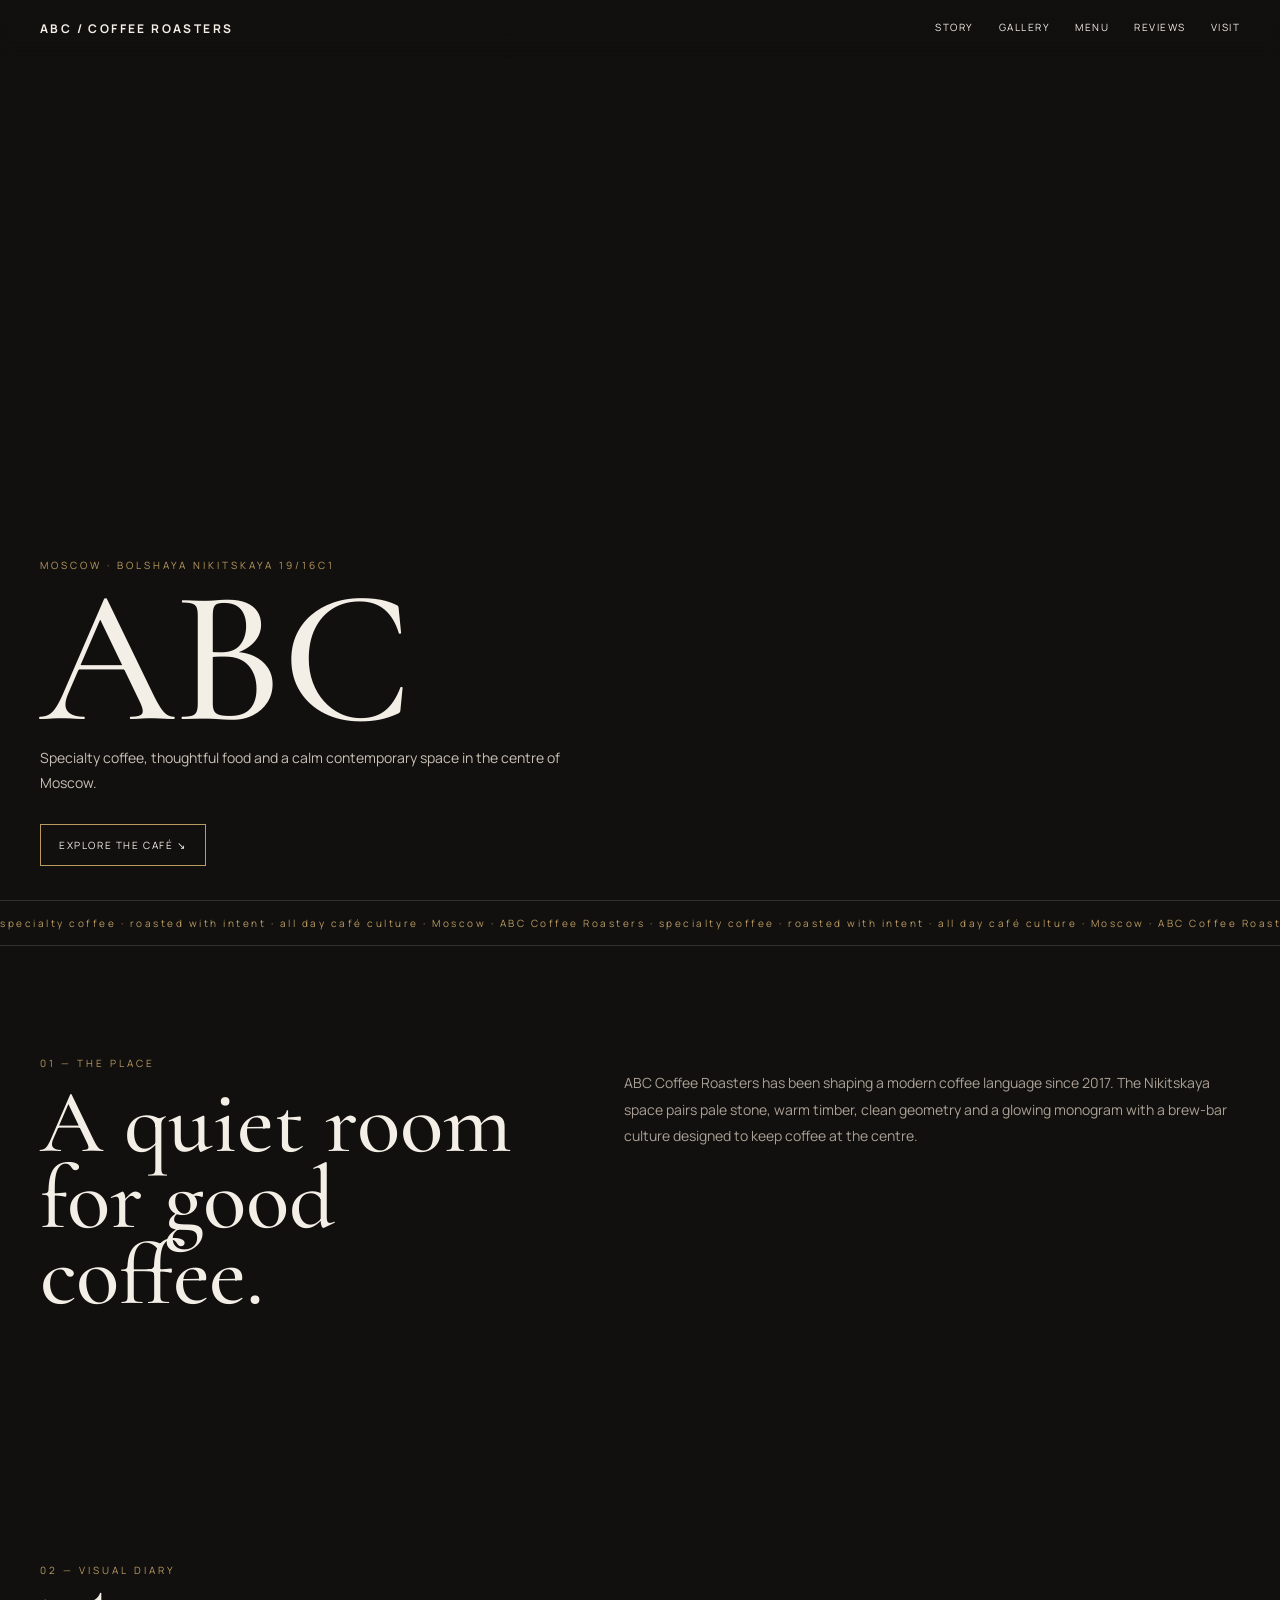
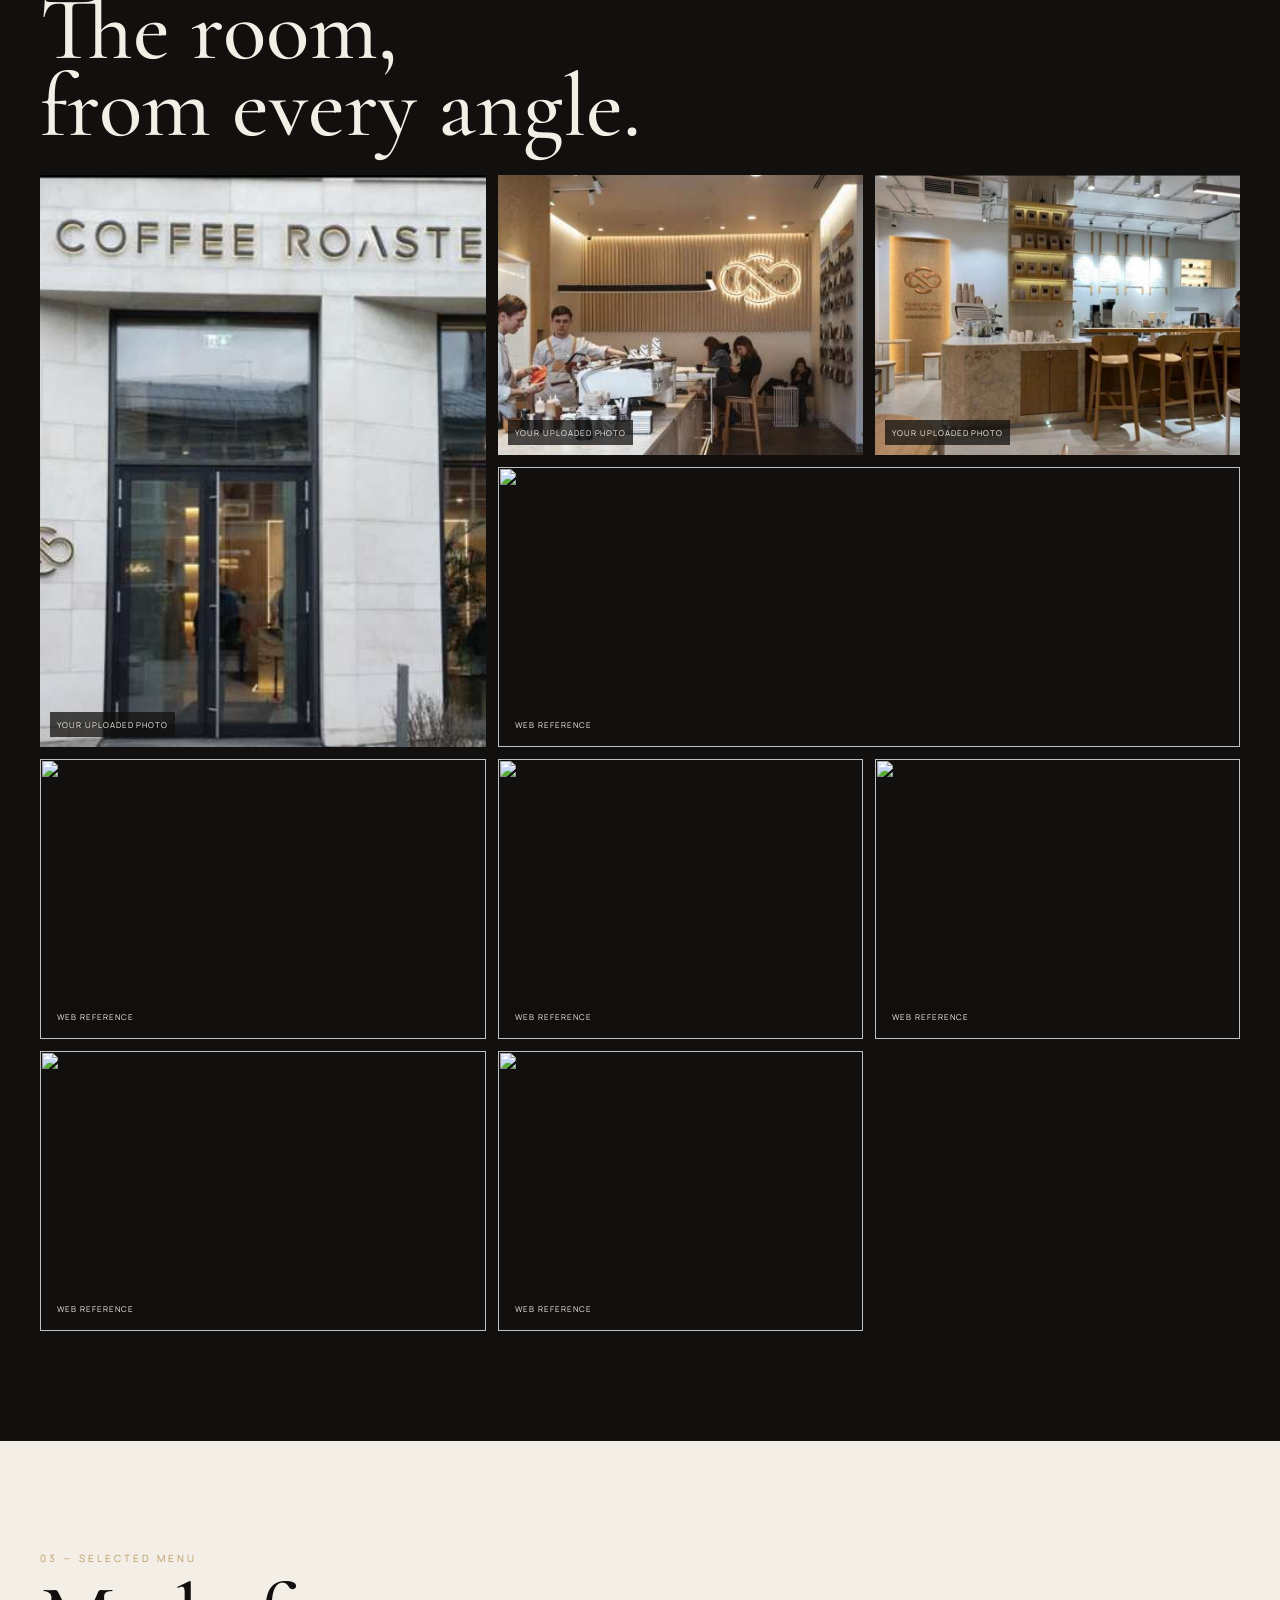
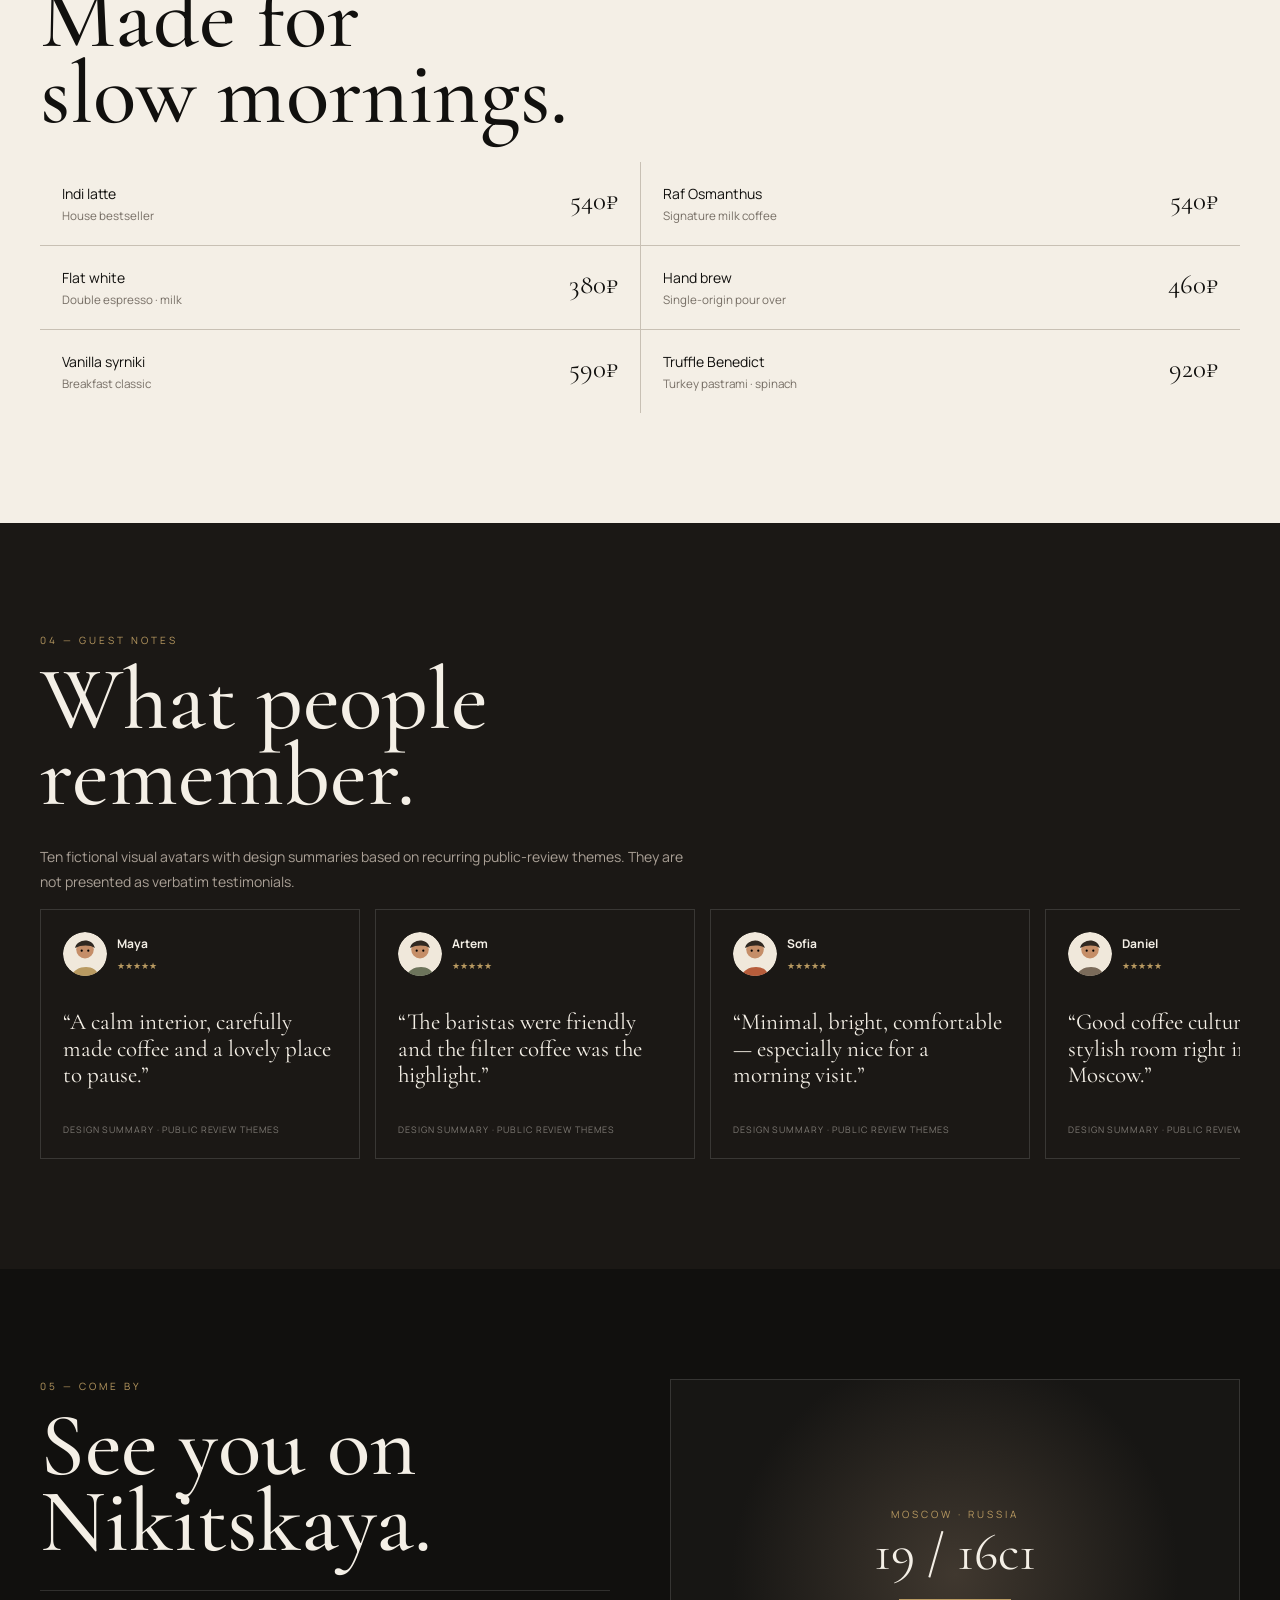
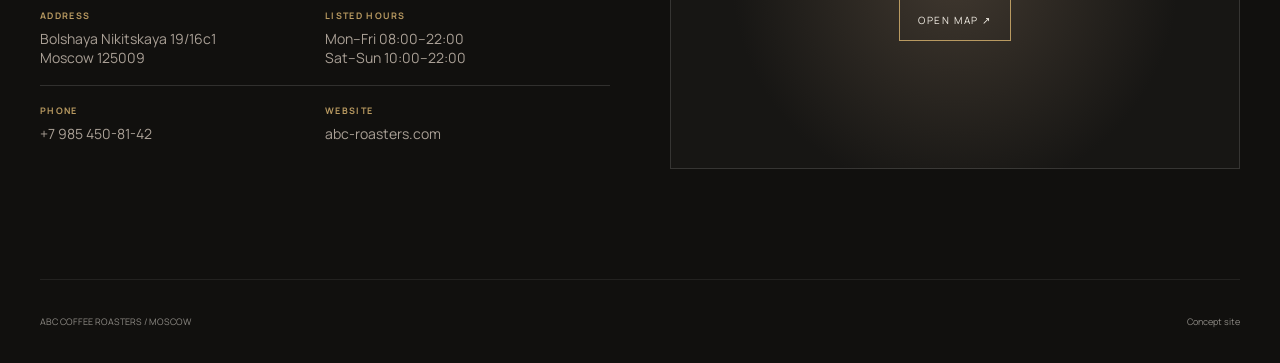
==== commit 998604b5: "Add embedded ABC photos and cinematic hero video" ====
--- a/index.html
+++ b/index.html
@@ -1 +1 @@
-<!doctype html><html lang="en"><head><meta charset="utf-8"><meta name="viewport" content="width=device-width,initial-scale=1"><title>ABC Coffee Roasters — Moscow</title><link rel="preconnect" href="https://fonts.googleapis.com"><link href="https://fonts.googleapis.com/css2?family=Cormorant+Garamond:wght@400;500;600&family=Manrope:wght@400;600;700&display=swap" rel="stylesheet"><style>:root{--i:#11100e;--c:#f4efe6;--b:#b99a61;--l:#ffffff22}*{box-sizing:border-box}html{scroll-behavior:smooth}body{margin:0;background:var(--i);color:var(--c);font:14px Manrope,Arial,sans-serif}a{color:inherit;text-decoration:none}.w{width:min(1200px,calc(100% - 40px));margin:auto}nav{position:fixed;z-index:5;top:0;width:100%;padding:20px 0;background:linear-gradient(#11100eee,transparent)}nav .w{display:flex;justify-content:space-between}nav b{letter-spacing:.2em;font-size:12px}nav span{display:flex;gap:25px;font-size:10px;letter-spacing:.15em;text-transform:uppercase}.hero{height:100vh;position:relative;display:grid;align-items:end;overflow:hidden;background:linear-gradient(180deg,#0003,#11100ef5),url('https://avatars.mds.yandex.net/get-altay/14844975/2a00000194e937bd0463f65de7c2f008b346/XXL_height') center/cover}.hero .w{padding-bottom:75px}.ey{font-size:10px;letter-spacing:.3em;color:var(--b);text-transform:uppercase}h1,h2{font-family:'Cormorant Garamond',serif;font-weight:500}h1{font-size:clamp(90px,15vw,190px);line-height:.7;margin:20px 0}h2{font-size:clamp(50px,7vw,92px);line-height:.85;margin:15px 0 30px}.hero p{max-width:520px;line-height:1.8;color:#c9c0b6}.btn{display:inline-block;border:1px solid var(--b);padding:13px 18px;margin-top:15px;font-size:10px;letter-spacing:.16em;text-transform:uppercase}section{padding:110px 0}.intro,.visit{display:grid;grid-template-columns:1fr 1.2fr;gap:70px}.intro p{line-height:1.9;color:#aaa096}.marq{border-block:1px solid var(--l);padding:15px 0;overflow:hidden;white-space:nowrap;color:var(--b);font-size:10px;letter-spacing:.25em}.marq i{display:inline-block;animation:m 22s linear infinite}@keyframes m{to{transform:translateX(-50%)}}.gallery{display:grid;grid-template-columns:1.1fr .9fr .9fr;grid-auto-rows:280px;gap:12px}.gallery figure{margin:0;position:relative;overflow:hidden}.gallery figure:first-child{grid-row:span 2}.gallery figure:nth-child(4){grid-column:span 2}.gallery img{width:100%;height:100%;object-fit:cover;transition:.7s}.gallery figure:hover img{transform:scale(1.06)}figcaption{position:absolute;bottom:10px;left:10px;background:#11100ebd;padding:7px;font-size:8px;text-transform:uppercase;letter-spacing:.12em}.menu{background:var(--c);color:var(--i)}.items{display:grid;grid-template-columns:1fr 1fr;gap:1px;background:#c8c0b4}.item{background:var(--c);padding:22px;display:flex;justify-content:space-between}.item small{display:block;color:#766e65;margin-top:5px}.price{font:27px 'Cormorant Garamond'}.reviews{background:#1b1815}.viewport{overflow:hidden}.track{display:flex;gap:15px;width:max-content;animation:s 42s linear infinite}.track:hover{animation-play-state:paused}@keyframes s{to{transform:translateX(-50%)}}article{width:320px;min-height:250px;border:1px solid var(--l);padding:22px;display:flex;flex-direction:column;justify-content:space-between}.p{display:flex;align-items:center;gap:10px}.av{width:44px;height:44px;border-radius:50%;display:grid;place-items:center;background:linear-gradient(135deg,#b99a61,#6d745b);color:#111;font-weight:700}.stars{color:var(--b);font-size:9px}.cardtext{font:23px 'Cormorant Garamond';line-height:1.15}article small{opacity:.45;font-size:9px;text-transform:uppercase;letter-spacing:.1em}.facts{display:grid;grid-template-columns:1fr 1fr}.fact{padding:18px 0;border-top:1px solid var(--l)}.fact b{display:block;color:var(--b);font-size:9px;letter-spacing:.15em;text-transform:uppercase;margin-bottom:7px}.fact span{color:#aaa096}.map{min-height:390px;border:1px solid var(--l);display:grid;place-items:center;background:radial-gradient(circle,#40382f,#171614 65%)}footer{padding:35px 0;border-top:1px solid var(--l);display:flex;justify-content:space-between;font-size:9px;opacity:.55}@media(max-width:800px){nav span{display:none}.intro,.visit{grid-template-columns:1fr}.gallery{grid-template-columns:1fr 1fr;grid-auto-rows:190px}.gallery figure:nth-child(4){grid-column:span 2}.items{grid-template-columns:1fr}section{padding:75px 0}article{width:285px}}</style></head><body><nav><div class="w"><b>ABC / COFFEE ROASTERS</b><span><a href="#story">Story</a><a href="#gallery">Gallery</a><a href="#menu">Menu</a><a href="#reviews">Reviews</a><a href="#visit">Visit</a></span></div></nav><header class="hero"><div class="w"><div class="ey">Moscow · Bolshaya Nikitskaya 19/16с1</div><h1>ABC</h1><p>Specialty coffee, thoughtful food and a calm contemporary space in the centre of Moscow.</p><a class="btn" href="#visit">Explore the café ↘</a></div></header><div class="marq"><i>specialty coffee · roasted with intent · all day café culture · Moscow · ABC Coffee Roasters · specialty coffee · roasted with intent · all day café culture · Moscow · ABC Coffee Roasters · </i></div><section id="story"><div class="w intro"><div><div class="ey">01 — The place</div><h2>A quiet room<br>for good coffee.</h2></div><p>ABC Coffee Roasters has been shaping a modern coffee language since 2017. The Nikitskaya space pairs pale stone, warm timber, clean geometry and a glowing monogram with a brew-bar culture designed to keep coffee at the centre.</p></div></section><section id="gallery"><div class="w"><div class="ey">02 — Visual diary</div><h2>The room,<br>from every angle.</h2><div class="gallery">GALLERY</div></div></section><section class="menu" id="menu"><div class="w"><div class="ey">03 — Selected menu</div><h2>Made for<br>slow mornings.</h2><div class="items"><div class="item"><div>Indi latte<small>House bestseller</small></div><div class="price">540₽</div></div><div class="item"><div>Raf Osmanthus<small>Signature milk coffee</small></div><div class="price">540₽</div></div><div class="item"><div>Flat white<small>Double espresso · milk</small></div><div class="price">380₽</div></div><div class="item"><div>Hand brew<small>Single-origin pour over</small></div><div class="price">460₽</div></div><div class="item"><div>Vanilla syrniki<small>Breakfast classic</small></div><div class="price">590₽</div></div><div class="item"><div>Truffle Benedict<small>Turkey pastrami · spinach</small></div><div class="price">920₽</div></div></div></div></section><section class="reviews" id="reviews"><div class="w"><div class="ey">04 — Guest notes</div><h2>What people<br>remember.</h2><p style="color:#aaa096;max-width:650px;line-height:1.8">Ten fictional visual avatars with design summaries based on recurring public-review themes. They are not verbatim testimonials.</p><div class="viewport"><div class="track">CARDS</div></div></div></section><section id="visit"><div class="w visit"><div><div class="ey">05 — Come by</div><h2>See you on<br>Nikitskaya.</h2><div class="facts"><div class="fact"><b>Address</b><span>Bolshaya Nikitskaya 19/16с1<br>Moscow 125009</span></div><div class="fact"><b>Listed hours</b><span>Mon–Fri 08:00–22:00<br>Sat–Sun 10:00–22:00</span></div><div class="fact"><b>Phone</b><span>+7 985 450-81-42</span></div><div class="fact"><b>Website</b><span>abc-roasters.com</span></div></div></div><div class="map"><div style="text-align:center"><div class="ey">Moscow · Russia</div><div style="font:52px 'Cormorant Garamond'">19 / 16с1</div><a class="btn" target="_blank" href="https://yandex.com/maps/?text=ABC%20Coffee%20Roasters%20Bolshaya%20Nikitskaya%2019%2F16">Open map ↗</a></div></div></div></section><footer class="w"><span>ABC COFFEE ROASTERS / MOSCOW</span><span>Concept site</span></footer><script>const R=[['Maya','A calm interior, carefully made coffee and a lovely place to pause.'],['Artem','The baristas were friendly and the filter coffee was the highlight.'],['Sofia','Minimal, bright, comfortable — especially nice for a morning visit.'],['Daniel','Good coffee culture and a stylish room right in central Moscow.'],['Nadia','Pastries, coffee and the warm wood details make the space memorable.'],['Leo','A strong spot for specialty coffee and a quick croissant.'],['Alina','The team feels welcoming and happy to explain the coffee.'],['Omar','A polished, modern café with a strong espresso-and-filter focus.'],['Elena','Lovely design and food, though peak hours can feel busy.'],['Max','Great-looking space; service and food can vary at busy times.']];const C=document.querySelector('.track');C.innerHTML=R.map((x,i)=>`<article><div class=p><div class=av>${x[0][0]}</div><div><b>${x[0]}</b><div class=stars>★★★★★</div></div></div><p class=cardtext>“${x[1]}”</p><small>Design summary · public review themes</small></article>`).join('');C.innerHTML+=C.innerHTML;const G=['https://avatars.mds.yandex.net/get-altay/14844975/2a00000194e937bd0463f65de7c2f008b346/XXL_height','https://mir-s3-cdn-cf.behance.net/project_modules/1400/90f09f125541737.611b98db4f8d9.jpg','https://moscowrestaurant-strapi-production.storage.yandexcloud.net/jfif_253f0867a3.jpeg','https://s0.rbk.ru/v6_top_pics/media/img/3/34/347340020643343.jpeg','https://s0.rbk.ru/v6_top_pics/media/img/9/72/347340020579729.jpeg','https://images.a-a-ah.ru/uploads/items/153634/319998/xlarge_d4454614ff094c52b1153ab747b5.jpg'];document.querySelector('.gallery').innerHTML=[...G,...G.slice(0,3)].map((u,i)=>`<figure><img src="${u}"><figcaption>ABC Coffee Roasters · web reference</figcaption></figure>`).join('');</script></body></html>+<!doctype html><html><head><meta charset="utf-8"><meta name="viewport" content="width=device-width,initial-scale=1"><title>ABC Coffee Roasters — Moscow</title><link rel="preconnect" href="https://fonts.googleapis.com"><link href="https://fonts.googleapis.com/css2?family=Cormorant+Garamond:wght@400;500;600&family=Manrope:wght@400;600;700&display=swap" rel="stylesheet"><style>*{box-sizing:border-box}html{scroll-behavior:smooth}body{margin:0;background:#11100e;color:#f4efe6;font:14px Manrope,Arial,sans-serif}a{color:inherit;text-decoration:none}.w{width:min(1200px,calc(100% - 40px));margin:auto}nav{position:fixed;z-index:5;top:0;width:100%;padding:20px 0;background:linear-gradient(#11100edd,transparent);backdrop-filter:blur(8px)}nav .w{display:flex;justify-content:space-between}nav b{letter-spacing:.2em;font-size:12px}nav span{display:flex;gap:25px;font-size:10px;letter-spacing:.15em;text-transform:uppercase}.hero{height:100vh;position:relative;overflow:hidden}.hero video{position:absolute;width:100%;height:100%;object-fit:cover;filter:brightness(.48)}.hero:after{content:"";position:absolute;inset:0;background:linear-gradient(transparent,#11100ef2)}.hero .w{position:relative;z-index:2;padding-top:62vh}.ey{font-size:10px;letter-spacing:.3em;color:#b99a61;text-transform:uppercase}h1,h2{font-family:"Cormorant Garamond",serif;font-weight:500}h1{font-size:clamp(90px,15vw,190px);line-height:.7;margin:20px 0}h2{font-size:clamp(50px,7vw,92px);line-height:.85;margin:15px 0 30px}.hero p{max-width:520px;line-height:1.8;color:#c9c0b6}.btn{display:inline-block;border:1px solid #b99a61;padding:13px 18px;margin-top:15px;font-size:10px;letter-spacing:.16em;text-transform:uppercase}section{padding:110px 0}.intro{display:grid;grid-template-columns:1fr 1.2fr;gap:70px}.intro p{line-height:1.9;color:#aaa096}.marq{border-block:1px solid #ffffff22;padding:15px 0;overflow:hidden;white-space:nowrap;color:#b99a61;font-size:10px;letter-spacing:.25em}.marq i{display:inline-block;font-style:normal;animation:m 22s linear infinite}@keyframes m{to{transform:translateX(-50%)}}.gallery{display:grid;grid-template-columns:1.1fr .9fr .9fr;grid-auto-rows:280px;gap:12px}.gallery figure{margin:0;position:relative;overflow:hidden}.gallery figure:first-child{grid-row:span 2}.gallery figure:nth-child(4){grid-column:span 2}.gallery img{width:100%;height:100%;object-fit:cover;transition:.7s}.gallery figure:hover img{transform:scale(1.06)}figcaption{position:absolute;bottom:10px;left:10px;background:#11100ebd;padding:7px;font-size:8px;text-transform:uppercase;letter-spacing:.12em}.menu{background:#f4efe6;color:#11100e}.items{display:grid;grid-template-columns:1fr 1fr;gap:1px;background:#c8c0b4}.item{background:#f4efe6;padding:22px;display:flex;justify-content:space-between}.item small{display:block;color:#766e65;margin-top:5px}.price{font:27px "Cormorant Garamond"}.reviews{background:#1b1815}.viewport{overflow:hidden}.track{display:flex;gap:15px;width:max-content;animation:s 42s linear infinite}.track:hover{animation-play-state:paused}@keyframes s{to{transform:translateX(-50%)}}article{width:320px;min-height:250px;border:1px solid #ffffff22;padding:22px;display:flex;flex-direction:column;justify-content:space-between}.p{display:grid;grid-template-columns:44px auto;align-items:center;column-gap:10px}.p img{width:44px;height:44px;border-radius:50%;grid-row:span 2}.p span{color:#b99a61;font-size:9px}.p b{font-size:12px}.card p,article p{font:23px "Cormorant Garamond";line-height:1.15}article small{opacity:.45;font-size:9px;text-transform:uppercase;letter-spacing:.1em}.visit{display:grid;grid-template-columns:1fr 1fr;gap:60px}.facts{display:grid;grid-template-columns:1fr 1fr}.fact{padding:18px 0;border-top:1px solid #ffffff22}.fact b{display:block;color:#b99a61;font-size:9px;letter-spacing:.15em;text-transform:uppercase;margin-bottom:7px}.fact span{color:#aaa096}.map{min-height:390px;border:1px solid #ffffff22;display:grid;place-items:center;background:radial-gradient(circle,#40382f,#171614 65%)}footer{padding:35px 0;border-top:1px solid #ffffff22;display:flex;justify-content:space-between;font-size:9px;opacity:.55}@media(max-width:800px){nav span{display:none}.intro,.visit{grid-template-columns:1fr}.gallery{grid-template-columns:1fr 1fr;grid-auto-rows:190px}.gallery figure:nth-child(4){grid-column:span 2}.items{grid-template-columns:1fr}section{padding:75px 0}article{width:285px}}</style></head><body><nav><div class="w"><b>ABC / COFFEE ROASTERS</b><span><a href="#story">Story</a><a href="#gallery">Gallery</a><a href="#menu">Menu</a><a href="#reviews">Reviews</a><a href="#visit">Visit</a></span></div></nav><header class="hero"><video autoplay muted loop playsinline><source src="[data-uri]" type="video/mp4"></video><div class="w"><div class="ey">Moscow · Bolshaya Nikitskaya 19/16с1</div><h1>ABC</h1><p>Specialty coffee, thoughtful food and a calm contemporary space in the centre of Moscow.</p><a class="btn" href="#visit">Explore the café ↘</a></div></header><div class="marq"><i>specialty coffee · roasted with intent · all day café culture · Moscow · ABC Coffee Roasters · specialty coffee · roasted with intent · all day café culture · Moscow · ABC Coffee Roasters · </i></div><section id="story"><div class="w intro"><div><div class="ey">01 — The place</div><h2>A quiet room<br>for good coffee.</h2></div><p>ABC Coffee Roasters has been shaping a modern coffee language since 2017. The Nikitskaya space pairs pale stone, warm timber, clean geometry and a glowing monogram with a brew-bar culture designed to keep coffee at the centre.</p></div></section><section id="gallery"><div class="w"><div class="ey">02 — Visual diary</div><h2>The room,<br>from every angle.</h2><div class="gallery"><figure><img src="[data-uri]"><figcaption>Your uploaded photo</figcaption></figure><figure><img src="[data-uri]"><figcaption>Your uploaded photo</figcaption></figure><figure><img src="[data-uri]